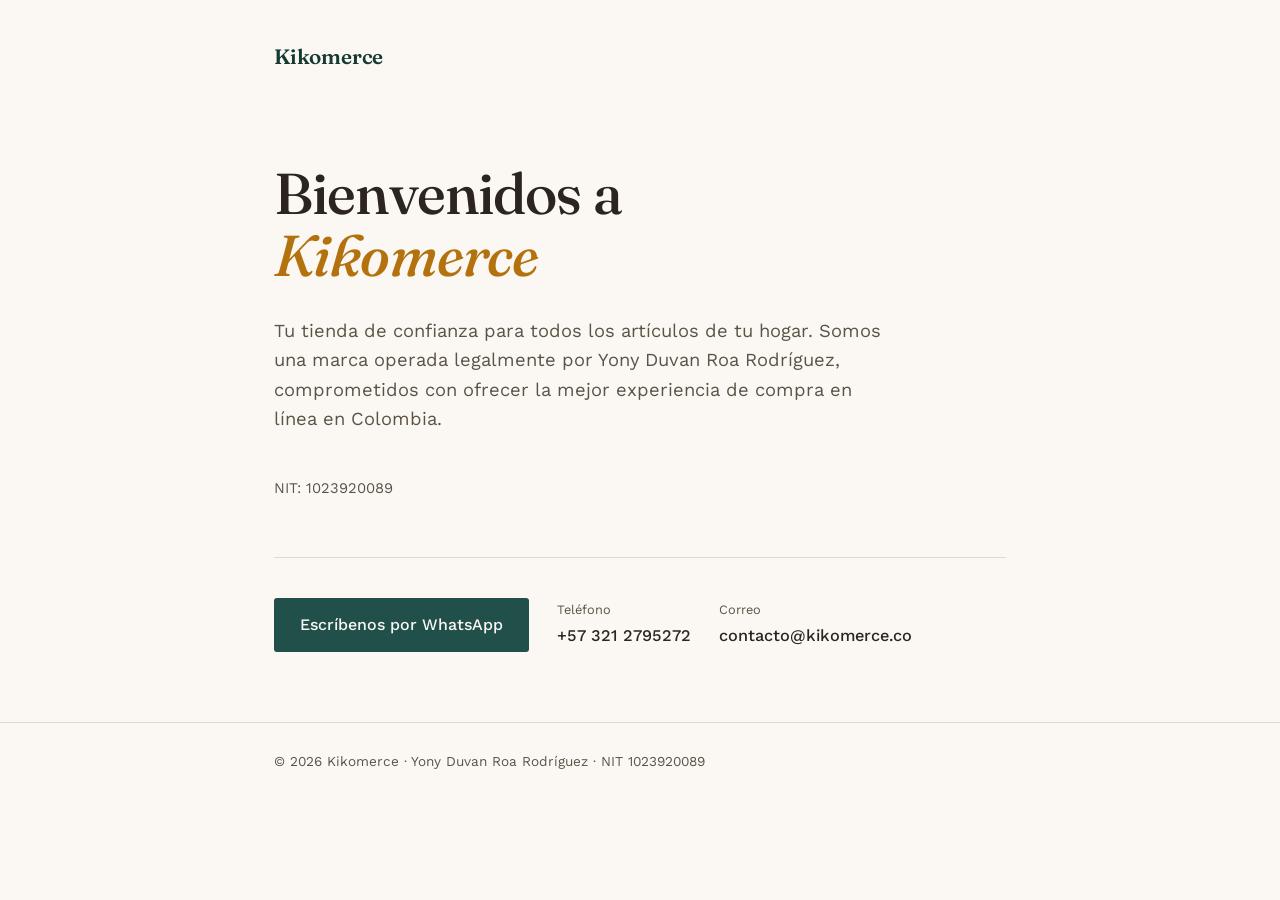
==== index.html @ 23623d00 "Add files via upload Index inicial" ====
<!DOCTYPE html>
<html lang="es">
<head>
<meta charset="UTF-8">
<meta name="viewport" content="width=device-width, initial-scale=1.0">
<title>Kikomerce — Tu tienda de confianza para el hogar</title>
<meta name="description" content="Kikomerce, tienda online de artículos para el hogar en Colombia.">
<link rel="preconnect" href="https://fonts.googleapis.com">
<link rel="preconnect" href="https://fonts.gstatic.com" crossorigin>
<link href="https://fonts.googleapis.com/css2?family=Fraunces:opsz,wght@9..144,400;9..144,500;9..144,600&family=Work+Sans:wght@400;500;600&display=swap" rel="stylesheet">
<style>
  :root {
    --ivory: #FBF8F3;
    --ink: #2B2420;
    --ink-soft: #5C5347;
    --amber: #B4720F;
    --teal: #21504A;
    --teal-dark: #163934;
    --line: #E3D9C8;
  }

  * { box-sizing: border-box; }

  html { scroll-behavior: smooth; }

  body {
    margin: 0;
    background: var(--ivory);
    color: var(--ink);
    font-family: 'Work Sans', sans-serif;
    line-height: 1.6;
    -webkit-font-smoothing: antialiased;
  }

  a { color: inherit; }

  .wrap {
    max-width: 780px;
    margin: 0 auto;
    padding: 0 24px;
  }

  header {
    padding: 40px 0 0;
  }

  .mark {
    font-family: 'Fraunces', serif;
    font-size: 1.3rem;
    font-weight: 600;
    letter-spacing: -0.01em;
    color: var(--teal-dark);
    text-decoration: none;
  }

  main {
    padding: 90px 0 70px;
  }

  h1 {
    font-family: 'Fraunces', serif;
    font-weight: 500;
    font-size: clamp(2.4rem, 6vw, 3.6rem);
    line-height: 1.08;
    letter-spacing: -0.015em;
    margin: 0 0 28px;
    max-width: 11ch;
  }

  h1 span {
    color: var(--amber);
    font-style: italic;
  }

  .slogan {
    font-size: 1.15rem;
    color: var(--ink-soft);
    max-width: 56ch;
    margin: 0 0 44px;
  }

  .legal {
    font-size: 0.92rem;
    color: var(--ink-soft);
  }

  .contact {
    margin-top: 56px;
    padding-top: 40px;
    border-top: 1px solid var(--line);
    display: flex;
    flex-wrap: wrap;
    gap: 28px;
    align-items: center;
  }

  .contact-item {
    display: flex;
    flex-direction: column;
    gap: 2px;
  }

  .contact-label {
    font-size: 0.8rem;
    color: var(--ink-soft);
  }

  .contact-value {
    font-size: 1.02rem;
    font-weight: 500;
  }

  .whatsapp-btn {
    display: inline-flex;
    align-items: center;
    gap: 10px;
    background: var(--teal);
    color: var(--ivory);
    text-decoration: none;
    padding: 14px 26px;
    border-radius: 3px;
    font-weight: 500;
    font-size: 1rem;
    transition: background 0.15s ease;
  }

  .whatsapp-btn:hover {
    background: var(--teal-dark);
  }

  footer {
    border-top: 1px solid var(--line);
    padding: 28px 0 44px;
  }

  footer p {
    margin: 0;
    font-size: 0.85rem;
    color: var(--ink-soft);
  }

  @media (max-width: 560px) {
    main { padding: 60px 0 50px; }
    .contact { flex-direction: column; align-items: flex-start; }
  }

  :focus-visible {
    outline: 2px solid var(--teal);
    outline-offset: 3px;
  }
</style>
</head>
<body>

  <header>
    <div class="wrap">
      <a class="mark" href="#top">Kikomerce</a>
    </div>
  </header>

  <main id="top">
    <div class="wrap">
      <h1>Bienvenidos a <span>Kikomerce</span></h1>

      <p class="slogan">
        Tu tienda de confianza para todos los artículos de tu hogar. Somos una marca
        operada legalmente por Yony Duvan Roa Rodríguez, comprometidos con ofrecer
        la mejor experiencia de compra en línea en Colombia.
      </p>

      <p class="legal">NIT: 1023920089</p>

      <div class="contact">
        <a class="whatsapp-btn" href="https://wa.me/573212795272" target="_blank" rel="noopener">
          Escríbenos por WhatsApp
        </a>

        <div class="contact-item">
          <span class="contact-label">Teléfono</span>
          <span class="contact-value">+57 321 2795272</span>
        </div>

        <div class="contact-item">
          <span class="contact-label">Correo</span>
          <span class="contact-value">contacto@kikomerce.co</span>
        </div>
      </div>
    </div>
  </main>

  <footer>
    <div class="wrap">
      <p>© 2026 Kikomerce · Yony Duvan Roa Rodríguez · NIT 1023920089</p>
    </div>
  </footer>

</body>
</html>
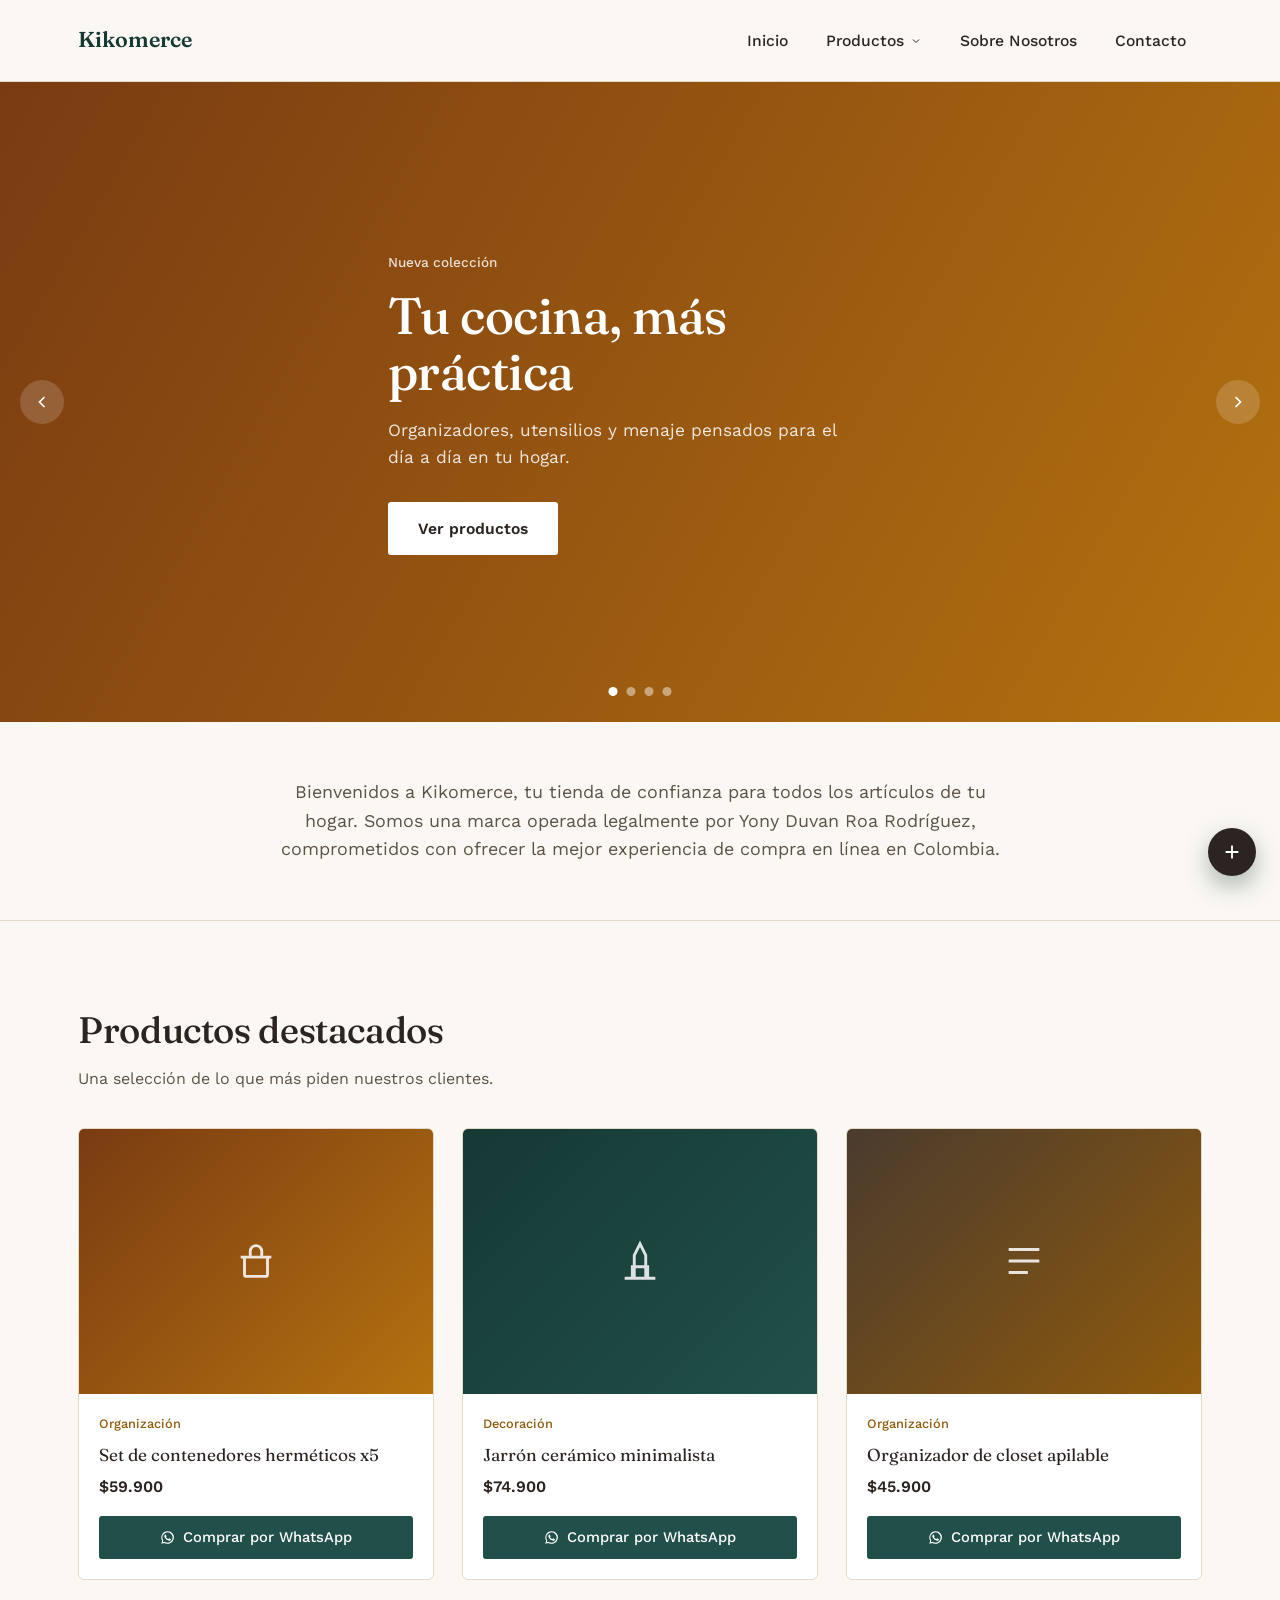
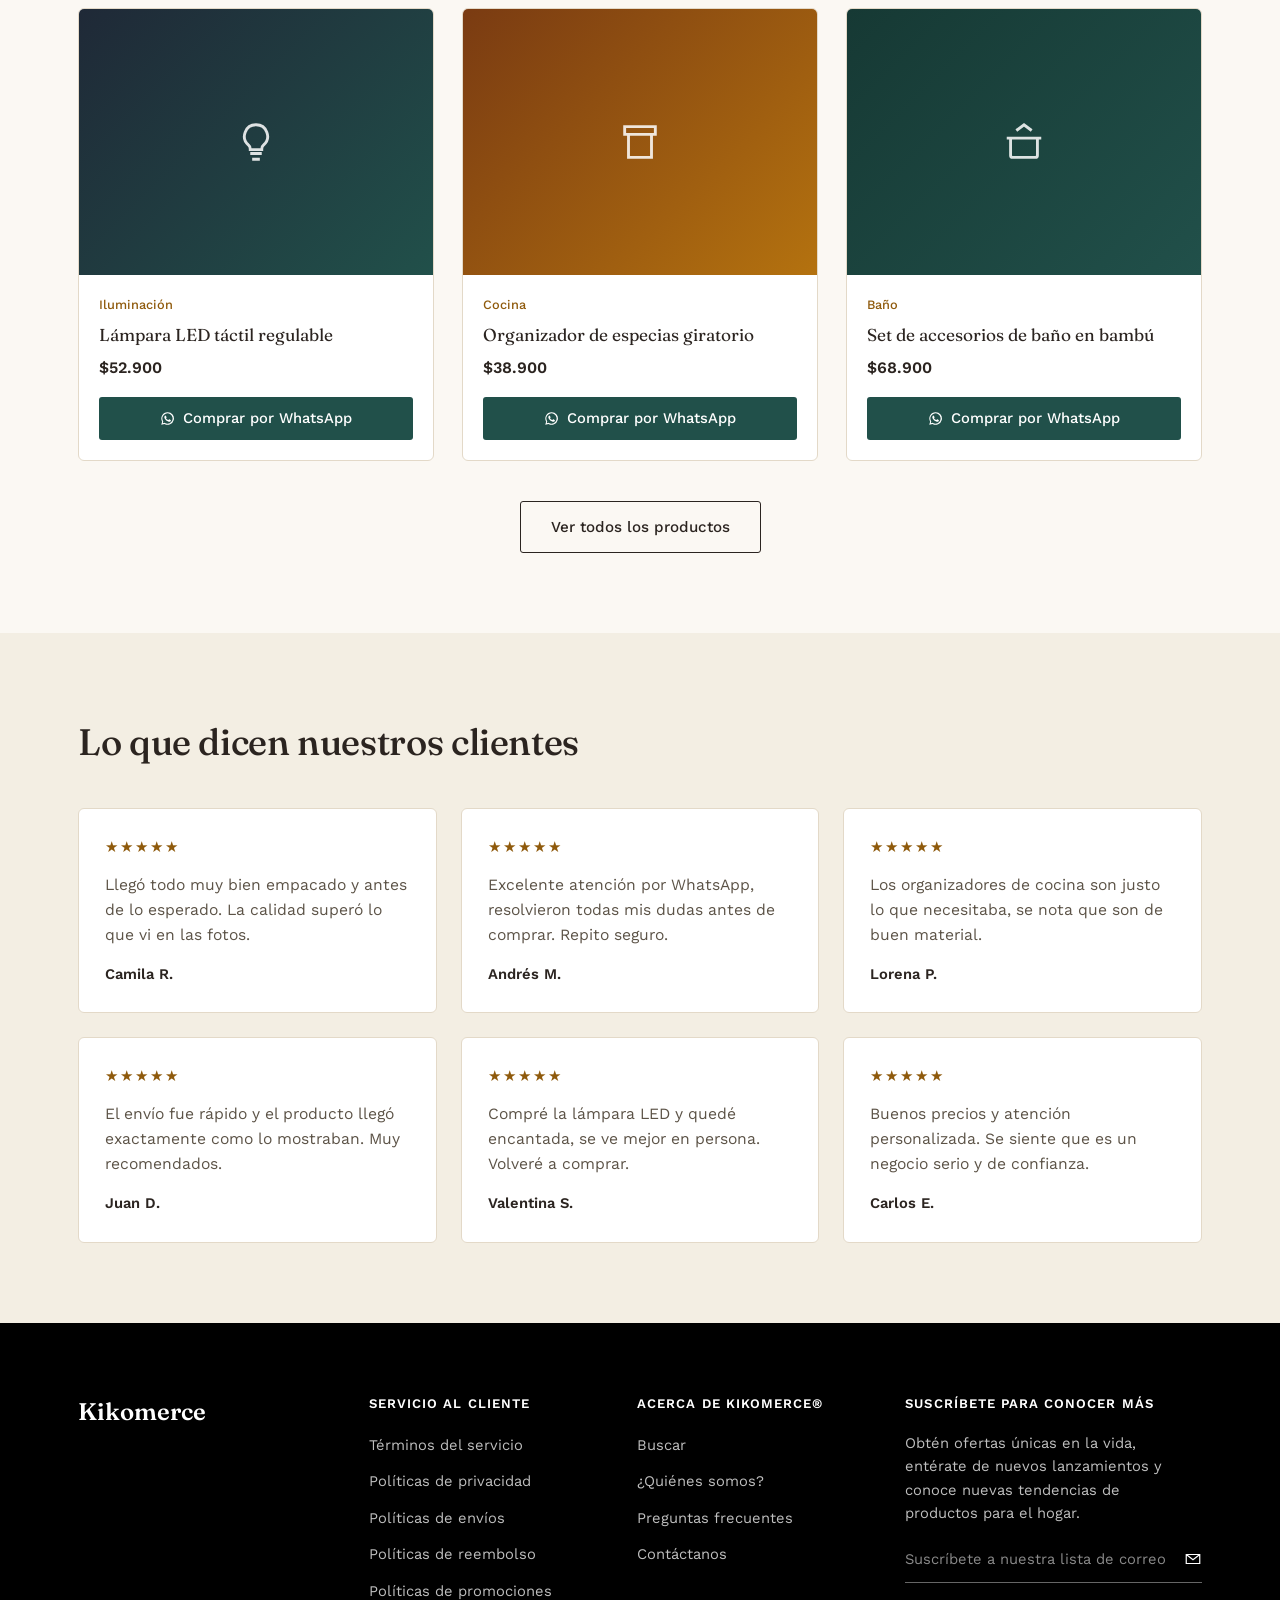
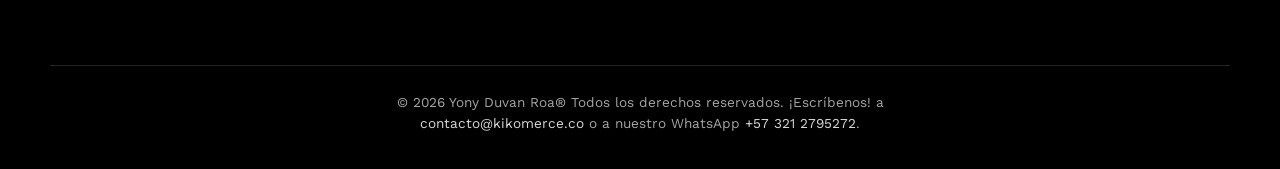
==== commit 3e8aecd6: "Add files via upload" ====
--- a/index.html
+++ b/index.html
@@ -4,23 +4,25 @@
 <meta charset="UTF-8">
 <meta name="viewport" content="width=device-width, initial-scale=1.0">
 <title>Kikomerce — Tu tienda de confianza para el hogar</title>
-<meta name="description" content="Kikomerce, tienda online de artículos para el hogar en Colombia.">
+<meta name="description" content="Kikomerce, tienda online de artículos para el hogar en Colombia. Cocina, decoración, organización y más.">
 <link rel="preconnect" href="https://fonts.googleapis.com">
 <link rel="preconnect" href="https://fonts.gstatic.com" crossorigin>
 <link href="https://fonts.googleapis.com/css2?family=Fraunces:opsz,wght@9..144,400;9..144,500;9..144,600&family=Work+Sans:wght@400;500;600&display=swap" rel="stylesheet">
 <style>
   :root {
     --ivory: #FBF8F3;
+    --ivory-deep: #F3EEE3;
     --ink: #2B2420;
     --ink-soft: #5C5347;
     --amber: #B4720F;
+    --amber-deep: #8F5A0C;
     --teal: #21504A;
     --teal-dark: #163934;
     --line: #E3D9C8;
+    --white: #FFFFFF;
   }
 
   * { box-sizing: border-box; }
-
   html { scroll-behavior: smooth; }
 
   body {
@@ -32,167 +34,993 @@
     -webkit-font-smoothing: antialiased;
   }
 
-  a { color: inherit; }
+  a { color: inherit; text-decoration: none; }
+  ul { list-style: none; margin: 0; padding: 0; }
+  button { font-family: inherit; cursor: pointer; }
+  img { max-width: 100%; display: block; }
 
   .wrap {
-    max-width: 780px;
+    max-width: 1180px;
     margin: 0 auto;
-    padding: 0 24px;
-  }
-
-  header {
-    padding: 40px 0 0;
-  }
-
-  .mark {
-    font-family: 'Fraunces', serif;
-    font-size: 1.3rem;
-    font-weight: 600;
-    letter-spacing: -0.01em;
-    color: var(--teal-dark);
-    text-decoration: none;
-  }
-
-  main {
-    padding: 90px 0 70px;
-  }
-
-  h1 {
+    padding: 0 28px;
+  }
+
+  h1, h2, h3 {
     font-family: 'Fraunces', serif;
     font-weight: 500;
-    font-size: clamp(2.4rem, 6vw, 3.6rem);
-    line-height: 1.08;
-    letter-spacing: -0.015em;
-    margin: 0 0 28px;
-    max-width: 11ch;
-  }
-
-  h1 span {
-    color: var(--amber);
-    font-style: italic;
-  }
-
-  .slogan {
-    font-size: 1.15rem;
-    color: var(--ink-soft);
-    max-width: 56ch;
-    margin: 0 0 44px;
-  }
-
-  .legal {
-    font-size: 0.92rem;
-    color: var(--ink-soft);
-  }
-
-  .contact {
-    margin-top: 56px;
-    padding-top: 40px;
-    border-top: 1px solid var(--line);
-    display: flex;
-    flex-wrap: wrap;
-    gap: 28px;
-    align-items: center;
-  }
-
-  .contact-item {
-    display: flex;
-    flex-direction: column;
-    gap: 2px;
-  }
-
-  .contact-label {
-    font-size: 0.8rem;
-    color: var(--ink-soft);
-  }
-
-  .contact-value {
-    font-size: 1.02rem;
-    font-weight: 500;
-  }
-
-  .whatsapp-btn {
-    display: inline-flex;
-    align-items: center;
-    gap: 10px;
-    background: var(--teal);
-    color: var(--ivory);
-    text-decoration: none;
-    padding: 14px 26px;
-    border-radius: 3px;
-    font-weight: 500;
-    font-size: 1rem;
-    transition: background 0.15s ease;
-  }
-
-  .whatsapp-btn:hover {
-    background: var(--teal-dark);
-  }
-
-  footer {
-    border-top: 1px solid var(--line);
-    padding: 28px 0 44px;
-  }
-
-  footer p {
+    letter-spacing: -0.01em;
     margin: 0;
-    font-size: 0.85rem;
-    color: var(--ink-soft);
-  }
-
-  @media (max-width: 560px) {
-    main { padding: 60px 0 50px; }
-    .contact { flex-direction: column; align-items: flex-start; }
   }
 
   :focus-visible {
     outline: 2px solid var(--teal);
     outline-offset: 3px;
   }
+
+  /* ============ HEADER / NAV ============ */
+  .site-header {
+    position: sticky;
+    top: 0;
+    z-index: 50;
+    background: var(--ivory);
+    border-bottom: 1px solid var(--line);
+  }
+
+  .header-inner {
+    max-width: 1180px;
+    margin: 0 auto;
+    padding: 18px 28px;
+    display: flex;
+    align-items: center;
+    justify-content: space-between;
+    gap: 24px;
+  }
+
+  .logo {
+    font-family: 'Fraunces', serif;
+    font-size: 1.35rem;
+    font-weight: 600;
+    color: var(--teal-dark);
+  }
+
+  .main-nav > ul {
+    display: flex;
+    align-items: center;
+    gap: 6px;
+  }
+
+  .main-nav a,
+  .nav-toggle {
+    display: inline-flex;
+    align-items: center;
+    gap: 6px;
+    padding: 10px 16px;
+    font-size: 0.98rem;
+    font-weight: 500;
+    color: var(--ink);
+    background: none;
+    border: none;
+    border-radius: 3px;
+    transition: background 0.15s ease, color 0.15s ease;
+  }
+
+  .main-nav a:hover,
+  .nav-toggle:hover,
+  .nav-toggle[aria-expanded="true"] {
+    background: var(--ivory-deep);
+    color: var(--teal-dark);
+  }
+
+  .nav-toggle svg {
+    width: 12px;
+    height: 12px;
+    transition: transform 0.15s ease;
+  }
+
+  .nav-toggle[aria-expanded="true"] svg {
+    transform: rotate(180deg);
+  }
+
+  .has-submenu {
+    position: relative;
+  }
+
+  .submenu {
+    position: absolute;
+    top: calc(100% + 10px);
+    left: 50%;
+    transform: translateX(-50%);
+    background: var(--white);
+    border: 1px solid var(--line);
+    border-radius: 6px;
+    box-shadow: 0 16px 40px rgba(43, 36, 32, 0.12);
+    padding: 26px;
+    display: none;
+    grid-template-columns: repeat(3, minmax(160px, 1fr));
+    gap: 28px;
+    min-width: 620px;
+  }
+
+  .has-submenu.open .submenu {
+    display: grid;
+  }
+
+  .submenu-col h4 {
+    font-family: 'Work Sans', sans-serif;
+    font-size: 0.78rem;
+    font-weight: 600;
+    letter-spacing: 0.06em;
+    text-transform: uppercase;
+    color: var(--amber-deep);
+    margin: 0 0 12px;
+  }
+
+  .submenu-col a {
+    display: block;
+    padding: 6px 0;
+    font-size: 0.94rem;
+    color: var(--ink-soft);
+  }
+
+  .submenu-col a:hover {
+    color: var(--teal-dark);
+  }
+
+  .mobile-toggle {
+    display: none;
+    background: none;
+    border: none;
+    padding: 8px;
+  }
+
+  .mobile-toggle svg { width: 24px; height: 24px; color: var(--ink); }
+
+  @media (max-width: 900px) {
+    .main-nav { display: none; }
+    .mobile-toggle { display: block; }
+
+    .main-nav.mobile-open {
+      display: block;
+      position: fixed;
+      inset: 0;
+      background: var(--ivory);
+      z-index: 60;
+      padding: 22px 28px;
+      overflow-y: auto;
+    }
+
+    .main-nav.mobile-open > ul {
+      flex-direction: column;
+      align-items: stretch;
+      gap: 2px;
+    }
+
+    .submenu {
+      position: static;
+      transform: none;
+      display: none;
+      grid-template-columns: 1fr;
+      min-width: 0;
+      box-shadow: none;
+      border: none;
+      padding: 10px 0 10px 16px;
+    }
+
+    .has-submenu.open .submenu { display: grid; }
+  }
+
+  .close-mobile-nav {
+    display: none;
+  }
+
+  @media (max-width: 900px) {
+    .close-mobile-nav {
+      display: flex;
+      justify-content: flex-end;
+      margin-bottom: 12px;
+    }
+    .close-mobile-nav button { background: none; border: none; padding: 8px; }
+    .close-mobile-nav svg { width: 22px; height: 22px; }
+  }
+
+  /* ============ HERO CAROUSEL ============ */
+  .hero-carousel {
+    position: relative;
+    height: min(76vh, 640px);
+    overflow: hidden;
+  }
+
+  .hero-slide {
+    position: absolute;
+    inset: 0;
+    display: flex;
+    align-items: center;
+    opacity: 0;
+    visibility: hidden;
+    transition: opacity 0.7s ease;
+  }
+
+  .hero-slide.active {
+    opacity: 1;
+    visibility: visible;
+  }
+
+  .hero-slide .wrap {
+    position: relative;
+    z-index: 2;
+    max-width: 560px;
+  }
+
+  .hero-eyebrow {
+    display: inline-block;
+    font-size: 0.85rem;
+    font-weight: 500;
+    color: rgba(255,255,255,0.82);
+    margin-bottom: 14px;
+  }
+
+  .hero-slide h2 {
+    font-size: clamp(2.1rem, 5vw, 3.2rem);
+    color: var(--white);
+    line-height: 1.1;
+    margin-bottom: 16px;
+  }
+
+  .hero-slide p {
+    color: rgba(255,255,255,0.86);
+    font-size: 1.08rem;
+    max-width: 42ch;
+    margin: 0 0 30px;
+  }
+
+  .hero-cta {
+    display: inline-block;
+    background: var(--white);
+    color: var(--ink);
+    padding: 14px 30px;
+    border-radius: 3px;
+    font-weight: 600;
+    font-size: 0.98rem;
+  }
+
+  .hero-slide--cocina { background: linear-gradient(120deg, #7A3B12, #B4720F); }
+  .hero-slide--decoracion { background: linear-gradient(120deg, #163934, #21504A); }
+  .hero-slide--organizacion { background: linear-gradient(120deg, #4A3B2E, #8F5A0C); }
+  .hero-slide--ofertas { background: linear-gradient(120deg, #1F2937, #21504A); }
+
+  .hero-arrow {
+    position: absolute;
+    top: 50%;
+    transform: translateY(-50%);
+    z-index: 3;
+    background: rgba(255,255,255,0.16);
+    border: none;
+    color: var(--white);
+    width: 44px;
+    height: 44px;
+    border-radius: 50%;
+    display: flex;
+    align-items: center;
+    justify-content: center;
+    transition: background 0.15s ease;
+  }
+  .hero-arrow:hover { background: rgba(255,255,255,0.3); }
+  .hero-arrow.prev { left: 20px; }
+  .hero-arrow.next { right: 20px; }
+  .hero-arrow svg { width: 20px; height: 20px; }
+
+  .hero-dots {
+    position: absolute;
+    bottom: 26px;
+    left: 50%;
+    transform: translateX(-50%);
+    z-index: 3;
+    display: flex;
+    gap: 9px;
+  }
+
+  .hero-dot {
+    width: 9px;
+    height: 9px;
+    border-radius: 50%;
+    background: rgba(255,255,255,0.45);
+    border: none;
+    padding: 0;
+  }
+
+  .hero-dot.active { background: var(--white); }
+
+  @media (max-width: 640px) {
+    .hero-carousel { height: 560px; }
+    .hero-slide .wrap { max-width: 100%; }
+  }
+
+  /* ============ INTRO ============ */
+  .intro {
+    padding: 56px 0;
+    border-bottom: 1px solid var(--line);
+  }
+
+  .intro p {
+    max-width: 68ch;
+    margin: 0 auto;
+    text-align: center;
+    font-size: 1.12rem;
+    color: var(--ink-soft);
+  }
+
+  /* ============ PRODUCTS ============ */
+  .products {
+    padding: 80px 0;
+  }
+
+  .section-head {
+    display: flex;
+    align-items: baseline;
+    justify-content: space-between;
+    margin-bottom: 36px;
+    gap: 20px;
+    flex-wrap: wrap;
+  }
+
+  .section-head h2 { font-size: clamp(1.7rem, 3.6vw, 2.3rem); }
+  .section-head p { color: var(--ink-soft); margin: 6px 0 0; }
+
+  .product-grid {
+    display: grid;
+    grid-template-columns: repeat(3, 1fr);
+    gap: 28px;
+  }
+
+  .product-card {
+    background: var(--white);
+    border: 1px solid var(--line);
+    border-radius: 6px;
+    overflow: hidden;
+  }
+
+  .product-thumb {
+    aspect-ratio: 4 / 3;
+    display: flex;
+    align-items: center;
+    justify-content: center;
+  }
+
+  .product-thumb svg { width: 46px; height: 46px; color: rgba(255,255,255,0.85); }
+
+  .product-info { padding: 20px; }
+  .product-cat { font-size: 0.8rem; color: var(--amber-deep); font-weight: 500; margin-bottom: 6px; }
+  .product-name { font-family: 'Fraunces', serif; font-size: 1.08rem; margin-bottom: 6px; }
+  .product-price { font-weight: 600; color: var(--ink); margin-bottom: 16px; }
+
+  .whatsapp-buy {
+    display: inline-flex;
+    align-items: center;
+    gap: 8px;
+    background: var(--teal);
+    color: var(--white);
+    padding: 10px 18px;
+    border-radius: 3px;
+    font-size: 0.92rem;
+    font-weight: 500;
+    width: 100%;
+    justify-content: center;
+    transition: background 0.15s ease;
+  }
+  .whatsapp-buy:hover { background: var(--teal-dark); }
+  .whatsapp-buy svg { width: 15px; height: 15px; }
+
+  .products-footer {
+    text-align: center;
+    margin-top: 40px;
+  }
+
+  .btn-outline {
+    display: inline-block;
+    border: 1px solid var(--ink);
+    padding: 13px 30px;
+    border-radius: 3px;
+    font-weight: 500;
+    font-size: 0.95rem;
+  }
+  .btn-outline:hover { background: var(--ink); color: var(--ivory); }
+
+  @media (max-width: 900px) {
+    .product-grid { grid-template-columns: repeat(2, 1fr); }
+  }
+  @media (max-width: 560px) {
+    .product-grid { grid-template-columns: 1fr; }
+  }
+
+  /* ============ TESTIMONIALS ============ */
+  .testimonials {
+    background: var(--ivory-deep);
+    padding: 80px 0;
+  }
+
+  .testimonial-grid {
+    display: grid;
+    grid-template-columns: repeat(3, 1fr);
+    gap: 24px;
+  }
+
+  .testimonial-card {
+    background: var(--white);
+    border: 1px solid var(--line);
+    border-radius: 6px;
+    padding: 26px;
+  }
+
+  .stars { color: var(--amber-deep); font-size: 0.95rem; margin-bottom: 12px; letter-spacing: 2px; }
+  .testimonial-card p { font-size: 0.98rem; color: var(--ink-soft); margin: 0 0 16px; }
+  .testimonial-name { font-weight: 600; font-size: 0.92rem; }
+
+  @media (max-width: 900px) {
+    .testimonial-grid { grid-template-columns: repeat(2, 1fr); }
+  }
+  @media (max-width: 640px) {
+    .testimonial-grid { grid-template-columns: 1fr; }
+  }
+
+  /* ============ FOOTER ============ */
+  .site-footer {
+    background: #000000;
+    color: #F2F2F2;
+    padding: 70px 0 0;
+  }
+
+  .footer-top {
+    display: grid;
+    grid-template-columns: 1.1fr 1fr 1fr 1.3fr;
+    gap: 40px;
+    padding-bottom: 50px;
+    border-bottom: 1px solid rgba(255,255,255,0.14);
+  }
+
+  .footer-logo {
+    font-family: 'Fraunces', serif;
+    font-size: 1.5rem;
+    font-weight: 600;
+    color: var(--white);
+  }
+
+  .footer-col h3 {
+    font-family: 'Work Sans', sans-serif;
+    font-size: 0.82rem;
+    font-weight: 600;
+    letter-spacing: 0.08em;
+    text-transform: uppercase;
+    color: var(--white);
+    margin-bottom: 18px;
+  }
+
+  .footer-col ul li { margin-bottom: 11px; }
+  .footer-col ul a {
+    font-size: 0.92rem;
+    color: #BFBFBF;
+  }
+  .footer-col ul a:hover { color: var(--white); }
+
+  .subscribe-col p {
+    font-size: 0.92rem;
+    color: #BFBFBF;
+    margin: 0 0 20px;
+    max-width: 32ch;
+  }
+
+  .subscribe-form {
+    display: flex;
+    align-items: center;
+    border-bottom: 1px solid rgba(255,255,255,0.4);
+    padding-bottom: 10px;
+  }
+
+  .subscribe-form input {
+    flex: 1;
+    background: none;
+    border: none;
+    color: var(--white);
+    font-size: 0.92rem;
+    font-family: 'Work Sans', sans-serif;
+    padding: 4px 0;
+  }
+  .subscribe-form input::placeholder { color: #8A8A8A; }
+  .subscribe-form input:focus { outline: none; }
+
+  .subscribe-form button {
+    background: none;
+    border: none;
+    color: var(--white);
+    padding: 4px 0 4px 10px;
+    display: flex;
+    align-items: center;
+  }
+  .subscribe-form button svg { width: 18px; height: 18px; }
+
+  .footer-bottom {
+    padding: 26px 0 34px;
+  }
+  .footer-bottom p {
+    margin: 0;
+    text-align: center;
+    font-size: 0.85rem;
+    color: #A6A6A6;
+    max-width: 70ch;
+    margin: 0 auto;
+  }
+  .footer-bottom a { color: #D8D8D8; }
+  .footer-bottom a:hover { color: var(--white); }
+
+  @media (max-width: 900px) {
+    .footer-top { grid-template-columns: 1fr 1fr; }
+  }
+  @media (max-width: 560px) {
+    .footer-top { grid-template-columns: 1fr; }
+  }
+
+  /* ============ SOCIAL BUBBLE ============ */
+  .social-bubble {
+    position: fixed;
+    right: 24px;
+    bottom: 24px;
+    z-index: 70;
+    display: flex;
+    flex-direction: column;
+    align-items: center;
+    gap: 10px;
+  }
+
+  .social-bubble .bubble-links {
+    display: flex;
+    flex-direction: column;
+    gap: 10px;
+    margin-bottom: 4px;
+    opacity: 0;
+    visibility: hidden;
+    transform: translateY(10px);
+    transition: opacity 0.18s ease, transform 0.18s ease, visibility 0.18s;
+  }
+
+  .social-bubble.open .bubble-links {
+    opacity: 1;
+    visibility: visible;
+    transform: translateY(0);
+  }
+
+  .social-bubble a,
+  .bubble-toggle {
+    width: 48px;
+    height: 48px;
+    border-radius: 50%;
+    display: flex;
+    align-items: center;
+    justify-content: center;
+    background: var(--teal);
+    color: var(--white);
+    box-shadow: 0 10px 24px rgba(22, 57, 52, 0.35);
+    border: none;
+  }
+
+  .social-bubble a svg,
+  .bubble-toggle svg { width: 22px; height: 22px; }
+
+  .bubble-toggle {
+    background: var(--ink);
+    transition: transform 0.18s ease;
+  }
+  .social-bubble.open .bubble-toggle { transform: rotate(45deg); }
 </style>
 </head>
 <body>
 
-  <header>
-    <div class="wrap">
-      <a class="mark" href="#top">Kikomerce</a>
+  <!-- ============ HEADER ============ -->
+  <header class="site-header">
+    <div class="header-inner">
+      <a class="logo" href="#inicio">Kikomerce</a>
+
+      <nav class="main-nav" id="mainNav">
+        <div class="close-mobile-nav">
+          <button id="closeMobileNav" aria-label="Cerrar menú">
+            <svg viewBox="0 0 24 24" fill="none" stroke="currentColor" stroke-width="2"><path d="M18 6 6 18M6 6l12 12"/></svg>
+          </button>
+        </div>
+        <ul>
+          <li><a href="#inicio">Inicio</a></li>
+          <li class="has-submenu" id="productosItem">
+            <button class="nav-toggle" aria-expanded="false">
+              Productos
+              <svg viewBox="0 0 24 24" fill="none" stroke="currentColor" stroke-width="2"><path d="m6 9 6 6 6-6"/></svg>
+            </button>
+            <div class="submenu">
+              <div class="submenu-col">
+                <h4>Para la cocina</h4>
+                <a href="#productos">Organizadores de cocina</a>
+                <a href="#productos">Utensilios y menaje</a>
+                <a href="#productos">Almacenamiento de alimentos</a>
+              </div>
+              <div class="submenu-col">
+                <h4>Para el hogar</h4>
+                <a href="#productos">Decoración</a>
+                <a href="#productos">Iluminación</a>
+                <a href="#productos">Baño y aseo</a>
+              </div>
+              <div class="submenu-col">
+                <h4>Explora más</h4>
+                <a href="#productos">Organización y closets</a>
+                <a href="#productos">Jardín y exterior</a>
+                <a href="#productos">Ofertas de la semana</a>
+              </div>
+            </div>
+          </li>
+          <li><a href="#sobre-nosotros">Sobre Nosotros</a></li>
+          <li><a href="#contacto">Contacto</a></li>
+        </ul>
+      </nav>
+
+      <button class="mobile-toggle" id="openMobileNav" aria-label="Abrir menú">
+        <svg viewBox="0 0 24 24" fill="none" stroke="currentColor" stroke-width="2"><path d="M4 7h16M4 12h16M4 17h16"/></svg>
+      </button>
     </div>
   </header>
 
-  <main id="top">
+  <!-- ============ HERO CAROUSEL ============ -->
+  <section class="hero-carousel" id="heroCarousel">
+    <div class="hero-slide hero-slide--cocina active">
+      <div class="wrap">
+        <span class="hero-eyebrow">Nueva colección</span>
+        <h2>Tu cocina, más práctica</h2>
+        <p>Organizadores, utensilios y menaje pensados para el día a día en tu hogar.</p>
+        <a class="hero-cta" href="#productos">Ver productos</a>
+      </div>
+    </div>
+    <div class="hero-slide hero-slide--decoracion">
+      <div class="wrap">
+        <span class="hero-eyebrow">Renueva tus espacios</span>
+        <h2>Decoración con carácter</h2>
+        <p>Piezas para darle un toque distinto a cada rincón de tu casa.</p>
+        <a class="hero-cta" href="#productos">Explorar decoración</a>
+      </div>
+    </div>
+    <div class="hero-slide hero-slide--organizacion">
+      <div class="wrap">
+        <span class="hero-eyebrow">Orden que se nota</span>
+        <h2>Organización sin complicaciones</h2>
+        <p>Soluciones simples para closets, cajones y espacios pequeños.</p>
+        <a class="hero-cta" href="#productos">Ver soluciones</a>
+      </div>
+    </div>
+    <div class="hero-slide hero-slide--ofertas">
+      <div class="wrap">
+        <span class="hero-eyebrow">Por tiempo limitado</span>
+        <h2>Ofertas de esta semana</h2>
+        <p>Descuentos en artículos seleccionados para tu hogar.</p>
+        <a class="hero-cta" href="#productos">Ver ofertas</a>
+      </div>
+    </div>
+
+    <button class="hero-arrow prev" id="heroPrev" aria-label="Anterior">
+      <svg viewBox="0 0 24 24" fill="none" stroke="currentColor" stroke-width="2"><path d="m15 18-6-6 6-6"/></svg>
+    </button>
+    <button class="hero-arrow next" id="heroNext" aria-label="Siguiente">
+      <svg viewBox="0 0 24 24" fill="none" stroke="currentColor" stroke-width="2"><path d="m9 18 6-6-6-6"/></svg>
+    </button>
+
+    <div class="hero-dots" id="heroDots"></div>
+  </section>
+
+  <!-- ============ INTRO ============ -->
+  <section class="intro" id="sobre-nosotros">
     <div class="wrap">
-      <h1>Bienvenidos a <span>Kikomerce</span></h1>
-
-      <p class="slogan">
-        Tu tienda de confianza para todos los artículos de tu hogar. Somos una marca
-        operada legalmente por Yony Duvan Roa Rodríguez, comprometidos con ofrecer
+      <p>
+        Bienvenidos a Kikomerce, tu tienda de confianza para todos los artículos de tu hogar.
+        Somos una marca operada legalmente por Yony Duvan Roa Rodríguez, comprometidos con ofrecer
         la mejor experiencia de compra en línea en Colombia.
       </p>
-
-      <p class="legal">NIT: 1023920089</p>
-
-      <div class="contact">
-        <a class="whatsapp-btn" href="https://wa.me/573212795272" target="_blank" rel="noopener">
-          Escríbenos por WhatsApp
-        </a>
-
-        <div class="contact-item">
-          <span class="contact-label">Teléfono</span>
-          <span class="contact-value">+57 321 2795272</span>
-        </div>
-
-        <div class="contact-item">
-          <span class="contact-label">Correo</span>
-          <span class="contact-value">contacto@kikomerce.co</span>
-        </div>
-      </div>
     </div>
-  </main>
-
-  <footer>
+  </section>
+
+  <!-- ============ PRODUCTS ============ -->
+  <section class="products" id="productos">
     <div class="wrap">
-      <p>© 2026 Kikomerce · Yony Duvan Roa Rodríguez · NIT 1023920089</p>
+      <div class="section-head">
+        <div>
+          <h2>Productos destacados</h2>
+          <p>Una selección de lo que más piden nuestros clientes.</p>
+        </div>
+      </div>
+
+      <div class="product-grid">
+
+        <div class="product-card">
+          <div class="product-thumb" style="background: linear-gradient(135deg, #7A3B12, #B4720F);">
+            <svg viewBox="0 0 24 24" fill="none" stroke="currentColor" stroke-width="1.5"><path d="M4 10h16M6 10v9a1 1 0 0 0 1 1h10a1 1 0 0 0 1-1v-9M9 10V7a3 3 0 0 1 6 0v3"/></svg>
+          </div>
+          <div class="product-info">
+            <div class="product-cat">Organización</div>
+            <div class="product-name">Set de contenedores herméticos x5</div>
+            <div class="product-price">$59.900</div>
+            <a class="whatsapp-buy" href="https://wa.me/573212795272?text=Hola%2C%20quiero%20comprar%3A%20Set%20de%20contenedores%20herm%C3%A9ticos%20x5" target="_blank" rel="noopener">
+              <svg viewBox="0 0 24 24" fill="currentColor"><path d="M12 2a10 10 0 0 0-8.6 15L2 22l5.2-1.4A10 10 0 1 0 12 2Zm0 18.2a8.2 8.2 0 0 1-4.2-1.2l-.3-.2-3.1.8.8-3-.2-.3A8.2 8.2 0 1 1 12 20.2Zm4.5-6.1c-.2-.1-1.5-.7-1.7-.8-.2-.1-.4-.1-.6.1-.2.2-.7.8-.8.9-.1.1-.3.2-.5.1-.2-.1-1-.4-1.9-1.2-.7-.6-1.2-1.4-1.3-1.6-.1-.2 0-.4.1-.5.1-.1.3-.3.4-.5.1-.1.2-.3.2-.4.1-.2 0-.4 0-.5s-.6-1.4-.8-1.9c-.2-.5-.4-.4-.6-.4h-.5c-.2 0-.5.1-.7.3-.2.2-.9.9-.9 2.2 0 1.3.9 2.5 1.1 2.7.1.2 1.8 2.8 4.4 3.9.6.3 1.1.4 1.5.5.6.2 1.2.2 1.6.1.5-.1 1.5-.6 1.7-1.2.2-.6.2-1.1.1-1.2-.1-.1-.2-.2-.4-.3Z"/></svg>
+              Comprar por WhatsApp
+            </a>
+          </div>
+        </div>
+
+        <div class="product-card">
+          <div class="product-thumb" style="background: linear-gradient(135deg, #163934, #21504A);">
+            <svg viewBox="0 0 24 24" fill="none" stroke="currentColor" stroke-width="1.5"><path d="M9 21V9l3-6 3 6v12M4 21h16M8 21v-6h8v6"/></svg>
+          </div>
+          <div class="product-info">
+            <div class="product-cat">Decoración</div>
+            <div class="product-name">Jarrón cerámico minimalista</div>
+            <div class="product-price">$74.900</div>
+            <a class="whatsapp-buy" href="https://wa.me/573212795272?text=Hola%2C%20quiero%20comprar%3A%20Jarr%C3%B3n%20cer%C3%A1mico%20minimalista" target="_blank" rel="noopener">
+              <svg viewBox="0 0 24 24" fill="currentColor"><path d="M12 2a10 10 0 0 0-8.6 15L2 22l5.2-1.4A10 10 0 1 0 12 2Zm0 18.2a8.2 8.2 0 0 1-4.2-1.2l-.3-.2-3.1.8.8-3-.2-.3A8.2 8.2 0 1 1 12 20.2Zm4.5-6.1c-.2-.1-1.5-.7-1.7-.8-.2-.1-.4-.1-.6.1-.2.2-.7.8-.8.9-.1.1-.3.2-.5.1-.2-.1-1-.4-1.9-1.2-.7-.6-1.2-1.4-1.3-1.6-.1-.2 0-.4.1-.5.1-.1.3-.3.4-.5.1-.1.2-.3.2-.4.1-.2 0-.4 0-.5s-.6-1.4-.8-1.9c-.2-.5-.4-.4-.6-.4h-.5c-.2 0-.5.1-.7.3-.2.2-.9.9-.9 2.2 0 1.3.9 2.5 1.1 2.7.1.2 1.8 2.8 4.4 3.9.6.3 1.1.4 1.5.5.6.2 1.2.2 1.6.1.5-.1 1.5-.6 1.7-1.2.2-.6.2-1.1.1-1.2-.1-.1-.2-.2-.4-.3Z"/></svg>
+              Comprar por WhatsApp
+            </a>
+          </div>
+        </div>
+
+        <div class="product-card">
+          <div class="product-thumb" style="background: linear-gradient(135deg, #4A3B2E, #8F5A0C);">
+            <svg viewBox="0 0 24 24" fill="none" stroke="currentColor" stroke-width="1.5"><path d="M4 6h16M4 12h16M4 18h10"/></svg>
+          </div>
+          <div class="product-info">
+            <div class="product-cat">Organización</div>
+            <div class="product-name">Organizador de closet apilable</div>
+            <div class="product-price">$45.900</div>
+            <a class="whatsapp-buy" href="https://wa.me/573212795272?text=Hola%2C%20quiero%20comprar%3A%20Organizador%20de%20closet%20apilable" target="_blank" rel="noopener">
+              <svg viewBox="0 0 24 24" fill="currentColor"><path d="M12 2a10 10 0 0 0-8.6 15L2 22l5.2-1.4A10 10 0 1 0 12 2Zm0 18.2a8.2 8.2 0 0 1-4.2-1.2l-.3-.2-3.1.8.8-3-.2-.3A8.2 8.2 0 1 1 12 20.2Zm4.5-6.1c-.2-.1-1.5-.7-1.7-.8-.2-.1-.4-.1-.6.1-.2.2-.7.8-.8.9-.1.1-.3.2-.5.1-.2-.1-1-.4-1.9-1.2-.7-.6-1.2-1.4-1.3-1.6-.1-.2 0-.4.1-.5.1-.1.3-.3.4-.5.1-.1.2-.3.2-.4.1-.2 0-.4 0-.5s-.6-1.4-.8-1.9c-.2-.5-.4-.4-.6-.4h-.5c-.2 0-.5.1-.7.3-.2.2-.9.9-.9 2.2 0 1.3.9 2.5 1.1 2.7.1.2 1.8 2.8 4.4 3.9.6.3 1.1.4 1.5.5.6.2 1.2.2 1.6.1.5-.1 1.5-.6 1.7-1.2.2-.6.2-1.1.1-1.2-.1-.1-.2-.2-.4-.3Z"/></svg>
+              Comprar por WhatsApp
+            </a>
+          </div>
+        </div>
+
+        <div class="product-card">
+          <div class="product-thumb" style="background: linear-gradient(135deg, #1F2937, #21504A);">
+            <svg viewBox="0 0 24 24" fill="none" stroke="currentColor" stroke-width="1.5"><path d="M9 18h6M10 21h4M12 3a6 6 0 0 0-4 10.5c.6.5 1 1.3 1 2.1V16h6v-.4c0-.8.4-1.6 1-2.1A6 6 0 0 0 12 3Z"/></svg>
+          </div>
+          <div class="product-info">
+            <div class="product-cat">Iluminación</div>
+            <div class="product-name">Lámpara LED táctil regulable</div>
+            <div class="product-price">$52.900</div>
+            <a class="whatsapp-buy" href="https://wa.me/573212795272?text=Hola%2C%20quiero%20comprar%3A%20L%C3%A1mpara%20LED%20t%C3%A1ctil%20regulable" target="_blank" rel="noopener">
+              <svg viewBox="0 0 24 24" fill="currentColor"><path d="M12 2a10 10 0 0 0-8.6 15L2 22l5.2-1.4A10 10 0 1 0 12 2Zm0 18.2a8.2 8.2 0 0 1-4.2-1.2l-.3-.2-3.1.8.8-3-.2-.3A8.2 8.2 0 1 1 12 20.2Zm4.5-6.1c-.2-.1-1.5-.7-1.7-.8-.2-.1-.4-.1-.6.1-.2.2-.7.8-.8.9-.1.1-.3.2-.5.1-.2-.1-1-.4-1.9-1.2-.7-.6-1.2-1.4-1.3-1.6-.1-.2 0-.4.1-.5.1-.1.3-.3.4-.5.1-.1.2-.3.2-.4.1-.2 0-.4 0-.5s-.6-1.4-.8-1.9c-.2-.5-.4-.4-.6-.4h-.5c-.2 0-.5.1-.7.3-.2.2-.9.9-.9 2.2 0 1.3.9 2.5 1.1 2.7.1.2 1.8 2.8 4.4 3.9.6.3 1.1.4 1.5.5.6.2 1.2.2 1.6.1.5-.1 1.5-.6 1.7-1.2.2-.6.2-1.1.1-1.2-.1-.1-.2-.2-.4-.3Z"/></svg>
+              Comprar por WhatsApp
+            </a>
+          </div>
+        </div>
+
+        <div class="product-card">
+          <div class="product-thumb" style="background: linear-gradient(135deg, #7A3B12, #B4720F);">
+            <svg viewBox="0 0 24 24" fill="none" stroke="currentColor" stroke-width="1.5"><path d="M4 4h16v4H4zM6 8v12h12V8"/></svg>
+          </div>
+          <div class="product-info">
+            <div class="product-cat">Cocina</div>
+            <div class="product-name">Organizador de especias giratorio</div>
+            <div class="product-price">$38.900</div>
+            <a class="whatsapp-buy" href="https://wa.me/573212795272?text=Hola%2C%20quiero%20comprar%3A%20Organizador%20de%20especias%20giratorio" target="_blank" rel="noopener">
+              <svg viewBox="0 0 24 24" fill="currentColor"><path d="M12 2a10 10 0 0 0-8.6 15L2 22l5.2-1.4A10 10 0 1 0 12 2Zm0 18.2a8.2 8.2 0 0 1-4.2-1.2l-.3-.2-3.1.8.8-3-.2-.3A8.2 8.2 0 1 1 12 20.2Zm4.5-6.1c-.2-.1-1.5-.7-1.7-.8-.2-.1-.4-.1-.6.1-.2.2-.7.8-.8.9-.1.1-.3.2-.5.1-.2-.1-1-.4-1.9-1.2-.7-.6-1.2-1.4-1.3-1.6-.1-.2 0-.4.1-.5.1-.1.3-.3.4-.5.1-.1.2-.3.2-.4.1-.2 0-.4 0-.5s-.6-1.4-.8-1.9c-.2-.5-.4-.4-.6-.4h-.5c-.2 0-.5.1-.7.3-.2.2-.9.9-.9 2.2 0 1.3.9 2.5 1.1 2.7.1.2 1.8 2.8 4.4 3.9.6.3 1.1.4 1.5.5.6.2 1.2.2 1.6.1.5-.1 1.5-.6 1.7-1.2.2-.6.2-1.1.1-1.2-.1-.1-.2-.2-.4-.3Z"/></svg>
+              Comprar por WhatsApp
+            </a>
+          </div>
+        </div>
+
+        <div class="product-card">
+          <div class="product-thumb" style="background: linear-gradient(135deg, #163934, #21504A);">
+            <svg viewBox="0 0 24 24" fill="none" stroke="currentColor" stroke-width="1.5"><path d="M3 10h18M5 10v9a1 1 0 0 0 1 1h12a1 1 0 0 0 1-1v-9M8 6l4-3 4 3"/></svg>
+          </div>
+          <div class="product-info">
+            <div class="product-cat">Baño</div>
+            <div class="product-name">Set de accesorios de baño en bambú</div>
+            <div class="product-price">$68.900</div>
+            <a class="whatsapp-buy" href="https://wa.me/573212795272?text=Hola%2C%20quiero%20comprar%3A%20Set%20de%20accesorios%20de%20ba%C3%B1o%20en%20bamb%C3%BA" target="_blank" rel="noopener">
+              <svg viewBox="0 0 24 24" fill="currentColor"><path d="M12 2a10 10 0 0 0-8.6 15L2 22l5.2-1.4A10 10 0 1 0 12 2Zm0 18.2a8.2 8.2 0 0 1-4.2-1.2l-.3-.2-3.1.8.8-3-.2-.3A8.2 8.2 0 1 1 12 20.2Zm4.5-6.1c-.2-.1-1.5-.7-1.7-.8-.2-.1-.4-.1-.6.1-.2.2-.7.8-.8.9-.1.1-.3.2-.5.1-.2-.1-1-.4-1.9-1.2-.7-.6-1.2-1.4-1.3-1.6-.1-.2 0-.4.1-.5.1-.1.3-.3.4-.5.1-.1.2-.3.2-.4.1-.2 0-.4 0-.5s-.6-1.4-.8-1.9c-.2-.5-.4-.4-.6-.4h-.5c-.2 0-.5.1-.7.3-.2.2-.9.9-.9 2.2 0 1.3.9 2.5 1.1 2.7.1.2 1.8 2.8 4.4 3.9.6.3 1.1.4 1.5.5.6.2 1.2.2 1.6.1.5-.1 1.5-.6 1.7-1.2.2-.6.2-1.1.1-1.2-.1-.1-.2-.2-.4-.3Z"/></svg>
+              Comprar por WhatsApp
+            </a>
+          </div>
+        </div>
+
+      </div>
+
+      <div class="products-footer">
+        <a class="btn-outline" href="#">Ver todos los productos</a>
+      </div>
+    </div>
+  </section>
+
+  <!-- ============ TESTIMONIALS ============ -->
+  <section class="testimonials">
+    <div class="wrap">
+      <div class="section-head">
+        <div>
+          <h2>Lo que dicen nuestros clientes</h2>
+        </div>
+      </div>
+
+      <div class="testimonial-grid">
+        <div class="testimonial-card">
+          <div class="stars">★★★★★</div>
+          <p>Llegó todo muy bien empacado y antes de lo esperado. La calidad superó lo que vi en las fotos.</p>
+          <div class="testimonial-name">Camila R.</div>
+        </div>
+        <div class="testimonial-card">
+          <div class="stars">★★★★★</div>
+          <p>Excelente atención por WhatsApp, resolvieron todas mis dudas antes de comprar. Repito seguro.</p>
+          <div class="testimonial-name">Andrés M.</div>
+        </div>
+        <div class="testimonial-card">
+          <div class="stars">★★★★★</div>
+          <p>Los organizadores de cocina son justo lo que necesitaba, se nota que son de buen material.</p>
+          <div class="testimonial-name">Lorena P.</div>
+        </div>
+        <div class="testimonial-card">
+          <div class="stars">★★★★★</div>
+          <p>El envío fue rápido y el producto llegó exactamente como lo mostraban. Muy recomendados.</p>
+          <div class="testimonial-name">Juan D.</div>
+        </div>
+        <div class="testimonial-card">
+          <div class="stars">★★★★★</div>
+          <p>Compré la lámpara LED y quedé encantada, se ve mejor en persona. Volveré a comprar.</p>
+          <div class="testimonial-name">Valentina S.</div>
+        </div>
+        <div class="testimonial-card">
+          <div class="stars">★★★★★</div>
+          <p>Buenos precios y atención personalizada. Se siente que es un negocio serio y de confianza.</p>
+          <div class="testimonial-name">Carlos E.</div>
+        </div>
+      </div>
+    </div>
+  </section>
+
+  <!-- ============ FOOTER ============ -->
+  <footer class="site-footer" id="contacto">
+    <div class="wrap footer-top">
+
+      <div class="footer-col logo-col">
+        <span class="footer-logo">Kikomerce</span>
+      </div>
+
+      <div class="footer-col">
+        <h3>Servicio al cliente</h3>
+        <ul>
+          <li><a href="/pages/terminos-del-servicio.html">Términos del servicio</a></li>
+          <li><a href="/pages/politicas-de-privacidad.html">Políticas de privacidad</a></li>
+          <li><a href="/pages/politicas-de-envios.html">Políticas de envíos</a></li>
+          <li><a href="/pages/politicas-de-reembolso.html">Políticas de reembolso</a></li>
+          <li><a href="/pages/politicas-de-promociones.html">Políticas de promociones</a></li>
+        </ul>
+      </div>
+
+      <div class="footer-col">
+        <h3>Acerca de Kikomerce®</h3>
+        <ul>
+          <li><a href="/search">Buscar</a></li>
+          <li><a href="/pages/quienes-somos.html">¿Quiénes somos?</a></li>
+          <li><a href="/pages/preguntas-frecuentes.html">Preguntas frecuentes</a></li>
+          <li><a href="#contacto">Contáctanos</a></li>
+        </ul>
+      </div>
+
+      <div class="footer-col subscribe-col">
+        <h3>Suscríbete para conocer más</h3>
+        <p>Obtén ofertas únicas en la vida, entérate de nuevos lanzamientos y conoce nuevas tendencias de productos para el hogar.</p>
+        <form class="subscribe-form" onsubmit="return false;">
+          <input type="email" placeholder="Suscríbete a nuestra lista de correo" required>
+          <button type="submit" aria-label="Suscribir">
+            <svg viewBox="0 0 24 24" fill="none" stroke="currentColor" stroke-width="1.6"><path d="M3 6h18v12H3zM3 6l9 7 9-7"/></svg>
+          </button>
+        </form>
+      </div>
+
+    </div>
+
+    <div class="wrap footer-bottom">
+      <p>© 2026 Yony Duvan Roa® Todos los derechos reservados. ¡Escríbenos! a <a href="mailto:contacto@kikomerce.co">contacto@kikomerce.co</a> o a nuestro WhatsApp <a href="https://wa.me/573212795272" target="_blank" rel="noopener">+57 321 2795272</a>.</p>
     </div>
   </footer>
 
+  <!-- ============ SOCIAL BUBBLE ============ -->
+  <div class="social-bubble" id="socialBubble">
+    <div class="bubble-links">
+      <a href="#" aria-label="Facebook">
+        <svg viewBox="0 0 24 24" fill="currentColor"><path d="M13.5 21v-8h2.7l.4-3.1h-3.1V8c0-.9.2-1.5 1.6-1.5H16.7V3.7C16.4 3.7 15.4 3.6 14.3 3.6c-2.3 0-3.9 1.4-3.9 4V10H7.7v3.1h2.7V21h3.1Z"/></svg>
+      </a>
+      <a href="#" aria-label="Instagram">
+        <svg viewBox="0 0 24 24" fill="none" stroke="currentColor" stroke-width="1.7"><rect x="3.5" y="3.5" width="17" height="17" rx="4.5"/><circle cx="12" cy="12" r="4"/><circle cx="17" cy="7" r="0.8" fill="currentColor" stroke="none"/></svg>
+      </a>
+      <a href="#" aria-label="TikTok">
+        <svg viewBox="0 0 24 24" fill="currentColor"><path d="M14.5 3h2.6c.2 1.6 1.3 2.9 2.9 3.2v2.6c-1.1 0-2.1-.3-3-.9v6.4a5.3 5.3 0 1 1-5.3-5.3c.3 0 .5 0 .8.1v2.7a2.6 2.6 0 1 0 1.8 2.5V3Z"/></svg>
+      </a>
+    </div>
+    <button class="bubble-toggle" id="bubbleToggle" aria-label="Redes sociales">
+      <svg viewBox="0 0 24 24" fill="none" stroke="currentColor" stroke-width="2"><path d="M12 5v14M5 12h14"/></svg>
+    </button>
+  </div>
+
+  <script>
+    // ---- Hero carousel ----
+    (function () {
+      const slides = document.querySelectorAll('.hero-slide');
+      const dotsWrap = document.getElementById('heroDots');
+      let current = 0;
+      let timer;
+
+      slides.forEach((_, i) => {
+        const dot = document.createElement('button');
+        dot.className = 'hero-dot' + (i === 0 ? ' active' : '');
+        dot.setAttribute('aria-label', 'Ir a la diapositiva ' + (i + 1));
+        dot.addEventListener('click', () => goTo(i));
+        dotsWrap.appendChild(dot);
+      });
+      const dots = dotsWrap.querySelectorAll('.hero-dot');
+
+      function goTo(index) {
+        slides[current].classList.remove('active');
+        dots[current].classList.remove('active');
+        current = (index + slides.length) % slides.length;
+        slides[current].classList.add('active');
+        dots[current].classList.add('active');
+        resetTimer();
+      }
+
+      function resetTimer() {
+        clearInterval(timer);
+        timer = setInterval(() => goTo(current + 1), 6000);
+      }
+
+      document.getElementById('heroPrev').addEventListener('click', () => goTo(current - 1));
+      document.getElementById('heroNext').addEventListener('click', () => goTo(current + 1));
+      resetTimer();
+    })();
+
+    // ---- Productos dropdown ----
+    (function () {
+      const item = document.getElementById('productosItem');
+      const toggle = item.querySelector('.nav-toggle');
+
+      toggle.addEventListener('click', () => {
+        const isOpen = item.classList.toggle('open');
+        toggle.setAttribute('aria-expanded', isOpen);
+      });
+
+      document.addEventListener('click', (e) => {
+        if (!item.contains(e.target)) {
+          item.classList.remove('open');
+          toggle.setAttribute('aria-expanded', 'false');
+        }
+      });
+
+      document.addEventListener('keydown', (e) => {
+        if (e.key === 'Escape') {
+          item.classList.remove('open');
+          toggle.setAttribute('aria-expanded', 'false');
+        }
+      });
+    })();
+
+    // ---- Mobile nav ----
+    (function () {
+      const nav = document.getElementById('mainNav');
+      document.getElementById('openMobileNav').addEventListener('click', () => {
+        nav.classList.add('mobile-open');
+      });
+      document.getElementById('closeMobileNav').addEventListener('click', () => {
+        nav.classList.remove('mobile-open');
+      });
+    })();
+
+    // ---- Social bubble ----
+    (function () {
+      const bubble = document.getElementById('socialBubble');
+      document.getElementById('bubbleToggle').addEventListener('click', () => {
+        bubble.classList.toggle('open');
+      });
+      document.addEventListener('click', (e) => {
+        if (!bubble.contains(e.target)) bubble.classList.remove('open');
+      });
+    })();
+  </script>
+
 </body>
 </html>
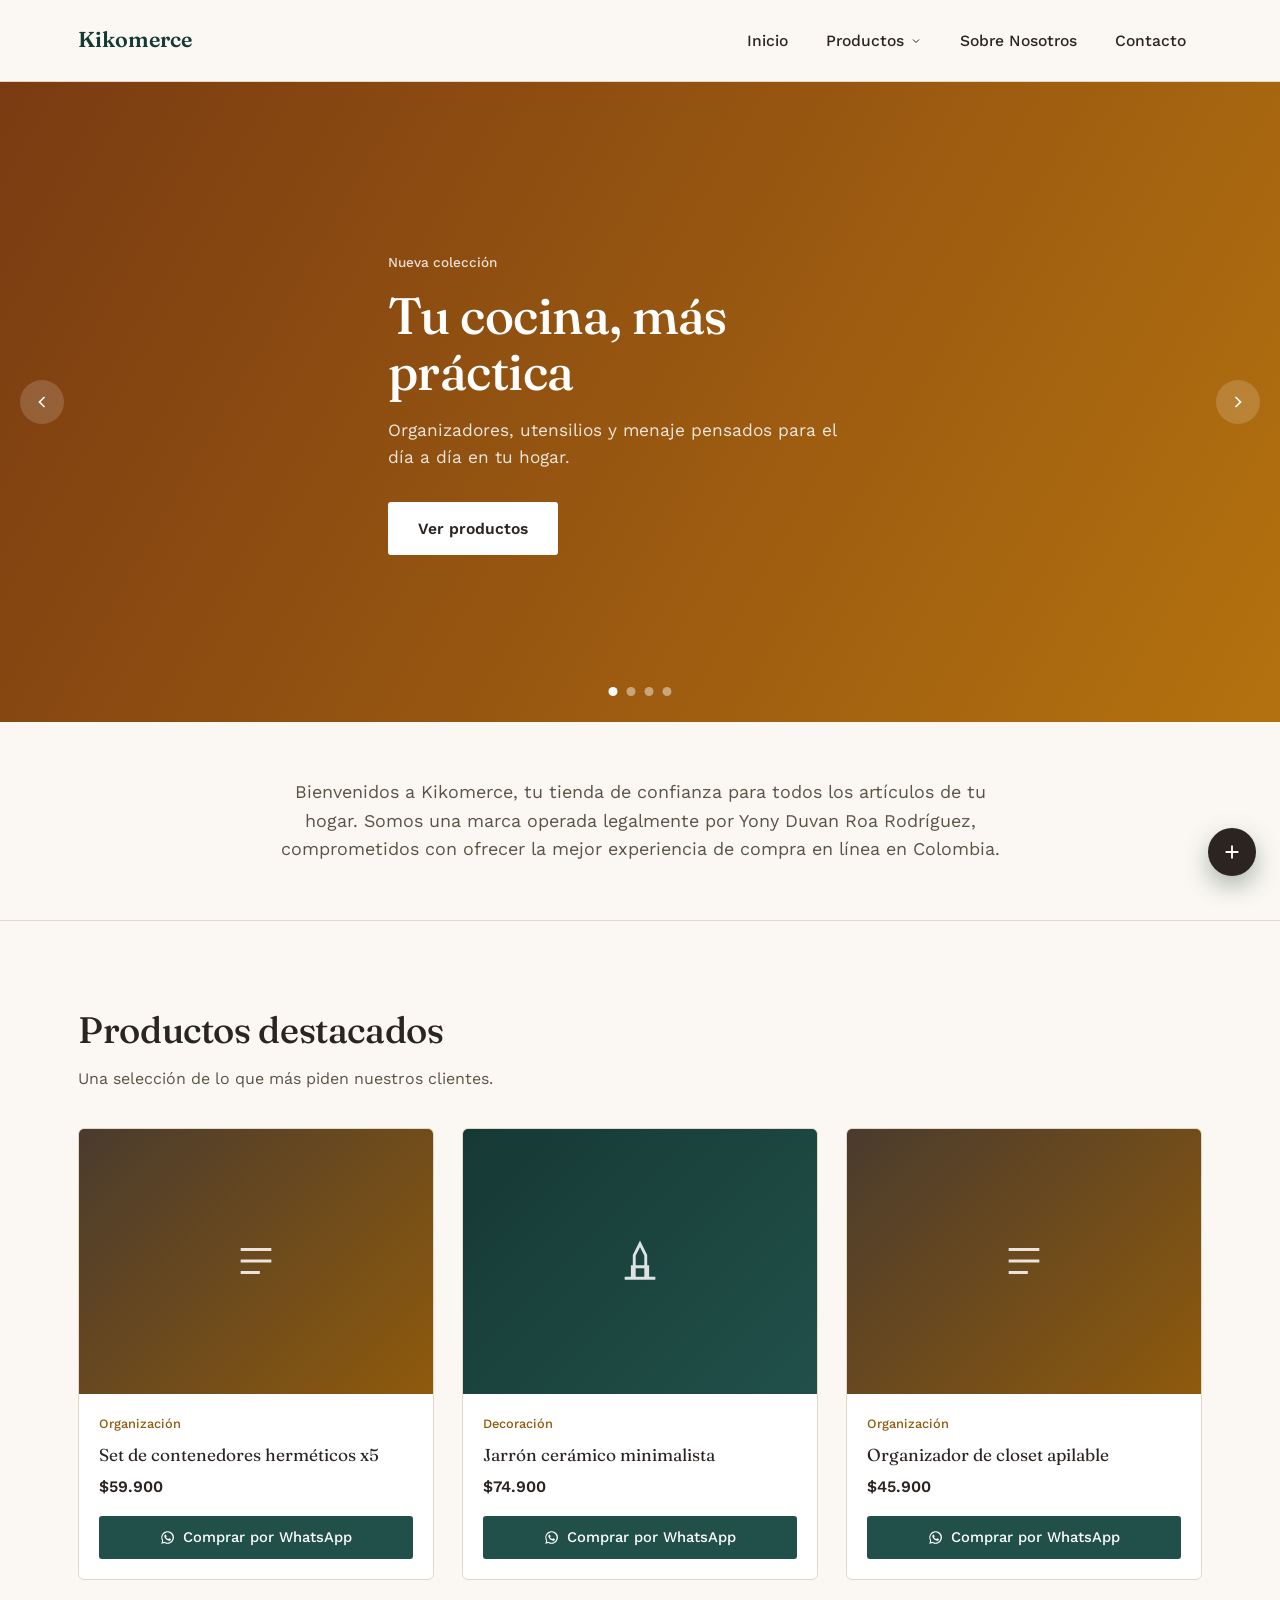
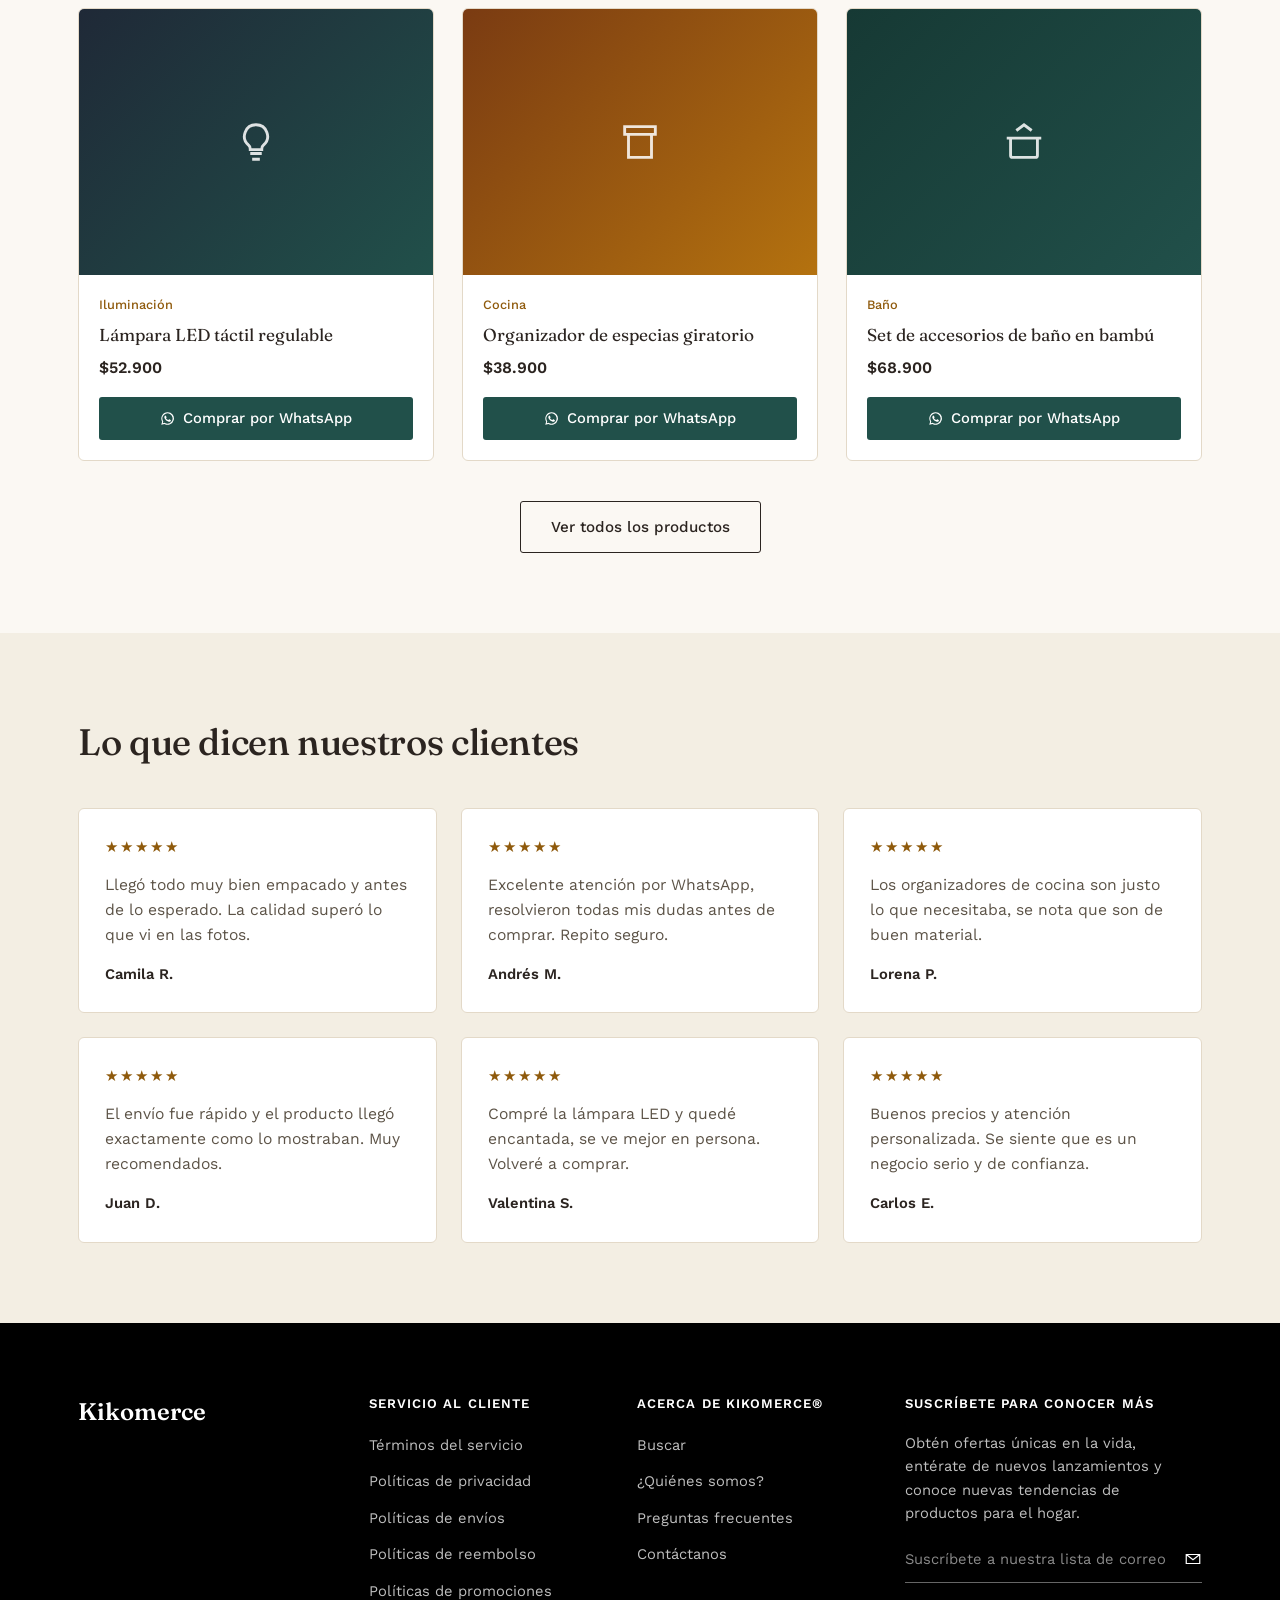
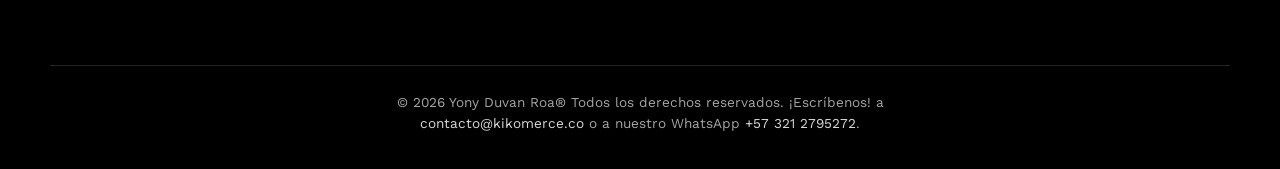
==== commit e14e18cb: "Add files via upload" ====
--- a/index.html
+++ b/index.html
@@ -8,615 +8,14 @@
 <link rel="preconnect" href="https://fonts.googleapis.com">
 <link rel="preconnect" href="https://fonts.gstatic.com" crossorigin>
 <link href="https://fonts.googleapis.com/css2?family=Fraunces:opsz,wght@9..144,400;9..144,500;9..144,600&family=Work+Sans:wght@400;500;600&display=swap" rel="stylesheet">
-<style>
-  :root {
-    --ivory: #FBF8F3;
-    --ivory-deep: #F3EEE3;
-    --ink: #2B2420;
-    --ink-soft: #5C5347;
-    --amber: #B4720F;
-    --amber-deep: #8F5A0C;
-    --teal: #21504A;
-    --teal-dark: #163934;
-    --line: #E3D9C8;
-    --white: #FFFFFF;
-  }
-
-  * { box-sizing: border-box; }
-  html { scroll-behavior: smooth; }
-
-  body {
-    margin: 0;
-    background: var(--ivory);
-    color: var(--ink);
-    font-family: 'Work Sans', sans-serif;
-    line-height: 1.6;
-    -webkit-font-smoothing: antialiased;
-  }
-
-  a { color: inherit; text-decoration: none; }
-  ul { list-style: none; margin: 0; padding: 0; }
-  button { font-family: inherit; cursor: pointer; }
-  img { max-width: 100%; display: block; }
-
-  .wrap {
-    max-width: 1180px;
-    margin: 0 auto;
-    padding: 0 28px;
-  }
-
-  h1, h2, h3 {
-    font-family: 'Fraunces', serif;
-    font-weight: 500;
-    letter-spacing: -0.01em;
-    margin: 0;
-  }
-
-  :focus-visible {
-    outline: 2px solid var(--teal);
-    outline-offset: 3px;
-  }
-
-  /* ============ HEADER / NAV ============ */
-  .site-header {
-    position: sticky;
-    top: 0;
-    z-index: 50;
-    background: var(--ivory);
-    border-bottom: 1px solid var(--line);
-  }
-
-  .header-inner {
-    max-width: 1180px;
-    margin: 0 auto;
-    padding: 18px 28px;
-    display: flex;
-    align-items: center;
-    justify-content: space-between;
-    gap: 24px;
-  }
-
-  .logo {
-    font-family: 'Fraunces', serif;
-    font-size: 1.35rem;
-    font-weight: 600;
-    color: var(--teal-dark);
-  }
-
-  .main-nav > ul {
-    display: flex;
-    align-items: center;
-    gap: 6px;
-  }
-
-  .main-nav a,
-  .nav-toggle {
-    display: inline-flex;
-    align-items: center;
-    gap: 6px;
-    padding: 10px 16px;
-    font-size: 0.98rem;
-    font-weight: 500;
-    color: var(--ink);
-    background: none;
-    border: none;
-    border-radius: 3px;
-    transition: background 0.15s ease, color 0.15s ease;
-  }
-
-  .main-nav a:hover,
-  .nav-toggle:hover,
-  .nav-toggle[aria-expanded="true"] {
-    background: var(--ivory-deep);
-    color: var(--teal-dark);
-  }
-
-  .nav-toggle svg {
-    width: 12px;
-    height: 12px;
-    transition: transform 0.15s ease;
-  }
-
-  .nav-toggle[aria-expanded="true"] svg {
-    transform: rotate(180deg);
-  }
-
-  .has-submenu {
-    position: relative;
-  }
-
-  .submenu {
-    position: absolute;
-    top: calc(100% + 10px);
-    left: 50%;
-    transform: translateX(-50%);
-    background: var(--white);
-    border: 1px solid var(--line);
-    border-radius: 6px;
-    box-shadow: 0 16px 40px rgba(43, 36, 32, 0.12);
-    padding: 26px;
-    display: none;
-    grid-template-columns: repeat(3, minmax(160px, 1fr));
-    gap: 28px;
-    min-width: 620px;
-  }
-
-  .has-submenu.open .submenu {
-    display: grid;
-  }
-
-  .submenu-col h4 {
-    font-family: 'Work Sans', sans-serif;
-    font-size: 0.78rem;
-    font-weight: 600;
-    letter-spacing: 0.06em;
-    text-transform: uppercase;
-    color: var(--amber-deep);
-    margin: 0 0 12px;
-  }
-
-  .submenu-col a {
-    display: block;
-    padding: 6px 0;
-    font-size: 0.94rem;
-    color: var(--ink-soft);
-  }
-
-  .submenu-col a:hover {
-    color: var(--teal-dark);
-  }
-
-  .mobile-toggle {
-    display: none;
-    background: none;
-    border: none;
-    padding: 8px;
-  }
-
-  .mobile-toggle svg { width: 24px; height: 24px; color: var(--ink); }
-
-  @media (max-width: 900px) {
-    .main-nav { display: none; }
-    .mobile-toggle { display: block; }
-
-    .main-nav.mobile-open {
-      display: block;
-      position: fixed;
-      inset: 0;
-      background: var(--ivory);
-      z-index: 60;
-      padding: 22px 28px;
-      overflow-y: auto;
-    }
-
-    .main-nav.mobile-open > ul {
-      flex-direction: column;
-      align-items: stretch;
-      gap: 2px;
-    }
-
-    .submenu {
-      position: static;
-      transform: none;
-      display: none;
-      grid-template-columns: 1fr;
-      min-width: 0;
-      box-shadow: none;
-      border: none;
-      padding: 10px 0 10px 16px;
-    }
-
-    .has-submenu.open .submenu { display: grid; }
-  }
-
-  .close-mobile-nav {
-    display: none;
-  }
-
-  @media (max-width: 900px) {
-    .close-mobile-nav {
-      display: flex;
-      justify-content: flex-end;
-      margin-bottom: 12px;
-    }
-    .close-mobile-nav button { background: none; border: none; padding: 8px; }
-    .close-mobile-nav svg { width: 22px; height: 22px; }
-  }
-
-  /* ============ HERO CAROUSEL ============ */
-  .hero-carousel {
-    position: relative;
-    height: min(76vh, 640px);
-    overflow: hidden;
-  }
-
-  .hero-slide {
-    position: absolute;
-    inset: 0;
-    display: flex;
-    align-items: center;
-    opacity: 0;
-    visibility: hidden;
-    transition: opacity 0.7s ease;
-  }
-
-  .hero-slide.active {
-    opacity: 1;
-    visibility: visible;
-  }
-
-  .hero-slide .wrap {
-    position: relative;
-    z-index: 2;
-    max-width: 560px;
-  }
-
-  .hero-eyebrow {
-    display: inline-block;
-    font-size: 0.85rem;
-    font-weight: 500;
-    color: rgba(255,255,255,0.82);
-    margin-bottom: 14px;
-  }
-
-  .hero-slide h2 {
-    font-size: clamp(2.1rem, 5vw, 3.2rem);
-    color: var(--white);
-    line-height: 1.1;
-    margin-bottom: 16px;
-  }
-
-  .hero-slide p {
-    color: rgba(255,255,255,0.86);
-    font-size: 1.08rem;
-    max-width: 42ch;
-    margin: 0 0 30px;
-  }
-
-  .hero-cta {
-    display: inline-block;
-    background: var(--white);
-    color: var(--ink);
-    padding: 14px 30px;
-    border-radius: 3px;
-    font-weight: 600;
-    font-size: 0.98rem;
-  }
-
-  .hero-slide--cocina { background: linear-gradient(120deg, #7A3B12, #B4720F); }
-  .hero-slide--decoracion { background: linear-gradient(120deg, #163934, #21504A); }
-  .hero-slide--organizacion { background: linear-gradient(120deg, #4A3B2E, #8F5A0C); }
-  .hero-slide--ofertas { background: linear-gradient(120deg, #1F2937, #21504A); }
-
-  .hero-arrow {
-    position: absolute;
-    top: 50%;
-    transform: translateY(-50%);
-    z-index: 3;
-    background: rgba(255,255,255,0.16);
-    border: none;
-    color: var(--white);
-    width: 44px;
-    height: 44px;
-    border-radius: 50%;
-    display: flex;
-    align-items: center;
-    justify-content: center;
-    transition: background 0.15s ease;
-  }
-  .hero-arrow:hover { background: rgba(255,255,255,0.3); }
-  .hero-arrow.prev { left: 20px; }
-  .hero-arrow.next { right: 20px; }
-  .hero-arrow svg { width: 20px; height: 20px; }
-
-  .hero-dots {
-    position: absolute;
-    bottom: 26px;
-    left: 50%;
-    transform: translateX(-50%);
-    z-index: 3;
-    display: flex;
-    gap: 9px;
-  }
-
-  .hero-dot {
-    width: 9px;
-    height: 9px;
-    border-radius: 50%;
-    background: rgba(255,255,255,0.45);
-    border: none;
-    padding: 0;
-  }
-
-  .hero-dot.active { background: var(--white); }
-
-  @media (max-width: 640px) {
-    .hero-carousel { height: 560px; }
-    .hero-slide .wrap { max-width: 100%; }
-  }
-
-  /* ============ INTRO ============ */
-  .intro {
-    padding: 56px 0;
-    border-bottom: 1px solid var(--line);
-  }
-
-  .intro p {
-    max-width: 68ch;
-    margin: 0 auto;
-    text-align: center;
-    font-size: 1.12rem;
-    color: var(--ink-soft);
-  }
-
-  /* ============ PRODUCTS ============ */
-  .products {
-    padding: 80px 0;
-  }
-
-  .section-head {
-    display: flex;
-    align-items: baseline;
-    justify-content: space-between;
-    margin-bottom: 36px;
-    gap: 20px;
-    flex-wrap: wrap;
-  }
-
-  .section-head h2 { font-size: clamp(1.7rem, 3.6vw, 2.3rem); }
-  .section-head p { color: var(--ink-soft); margin: 6px 0 0; }
-
-  .product-grid {
-    display: grid;
-    grid-template-columns: repeat(3, 1fr);
-    gap: 28px;
-  }
-
-  .product-card {
-    background: var(--white);
-    border: 1px solid var(--line);
-    border-radius: 6px;
-    overflow: hidden;
-  }
-
-  .product-thumb {
-    aspect-ratio: 4 / 3;
-    display: flex;
-    align-items: center;
-    justify-content: center;
-  }
-
-  .product-thumb svg { width: 46px; height: 46px; color: rgba(255,255,255,0.85); }
-
-  .product-info { padding: 20px; }
-  .product-cat { font-size: 0.8rem; color: var(--amber-deep); font-weight: 500; margin-bottom: 6px; }
-  .product-name { font-family: 'Fraunces', serif; font-size: 1.08rem; margin-bottom: 6px; }
-  .product-price { font-weight: 600; color: var(--ink); margin-bottom: 16px; }
-
-  .whatsapp-buy {
-    display: inline-flex;
-    align-items: center;
-    gap: 8px;
-    background: var(--teal);
-    color: var(--white);
-    padding: 10px 18px;
-    border-radius: 3px;
-    font-size: 0.92rem;
-    font-weight: 500;
-    width: 100%;
-    justify-content: center;
-    transition: background 0.15s ease;
-  }
-  .whatsapp-buy:hover { background: var(--teal-dark); }
-  .whatsapp-buy svg { width: 15px; height: 15px; }
-
-  .products-footer {
-    text-align: center;
-    margin-top: 40px;
-  }
-
-  .btn-outline {
-    display: inline-block;
-    border: 1px solid var(--ink);
-    padding: 13px 30px;
-    border-radius: 3px;
-    font-weight: 500;
-    font-size: 0.95rem;
-  }
-  .btn-outline:hover { background: var(--ink); color: var(--ivory); }
-
-  @media (max-width: 900px) {
-    .product-grid { grid-template-columns: repeat(2, 1fr); }
-  }
-  @media (max-width: 560px) {
-    .product-grid { grid-template-columns: 1fr; }
-  }
-
-  /* ============ TESTIMONIALS ============ */
-  .testimonials {
-    background: var(--ivory-deep);
-    padding: 80px 0;
-  }
-
-  .testimonial-grid {
-    display: grid;
-    grid-template-columns: repeat(3, 1fr);
-    gap: 24px;
-  }
-
-  .testimonial-card {
-    background: var(--white);
-    border: 1px solid var(--line);
-    border-radius: 6px;
-    padding: 26px;
-  }
-
-  .stars { color: var(--amber-deep); font-size: 0.95rem; margin-bottom: 12px; letter-spacing: 2px; }
-  .testimonial-card p { font-size: 0.98rem; color: var(--ink-soft); margin: 0 0 16px; }
-  .testimonial-name { font-weight: 600; font-size: 0.92rem; }
-
-  @media (max-width: 900px) {
-    .testimonial-grid { grid-template-columns: repeat(2, 1fr); }
-  }
-  @media (max-width: 640px) {
-    .testimonial-grid { grid-template-columns: 1fr; }
-  }
-
-  /* ============ FOOTER ============ */
-  .site-footer {
-    background: #000000;
-    color: #F2F2F2;
-    padding: 70px 0 0;
-  }
-
-  .footer-top {
-    display: grid;
-    grid-template-columns: 1.1fr 1fr 1fr 1.3fr;
-    gap: 40px;
-    padding-bottom: 50px;
-    border-bottom: 1px solid rgba(255,255,255,0.14);
-  }
-
-  .footer-logo {
-    font-family: 'Fraunces', serif;
-    font-size: 1.5rem;
-    font-weight: 600;
-    color: var(--white);
-  }
-
-  .footer-col h3 {
-    font-family: 'Work Sans', sans-serif;
-    font-size: 0.82rem;
-    font-weight: 600;
-    letter-spacing: 0.08em;
-    text-transform: uppercase;
-    color: var(--white);
-    margin-bottom: 18px;
-  }
-
-  .footer-col ul li { margin-bottom: 11px; }
-  .footer-col ul a {
-    font-size: 0.92rem;
-    color: #BFBFBF;
-  }
-  .footer-col ul a:hover { color: var(--white); }
-
-  .subscribe-col p {
-    font-size: 0.92rem;
-    color: #BFBFBF;
-    margin: 0 0 20px;
-    max-width: 32ch;
-  }
-
-  .subscribe-form {
-    display: flex;
-    align-items: center;
-    border-bottom: 1px solid rgba(255,255,255,0.4);
-    padding-bottom: 10px;
-  }
-
-  .subscribe-form input {
-    flex: 1;
-    background: none;
-    border: none;
-    color: var(--white);
-    font-size: 0.92rem;
-    font-family: 'Work Sans', sans-serif;
-    padding: 4px 0;
-  }
-  .subscribe-form input::placeholder { color: #8A8A8A; }
-  .subscribe-form input:focus { outline: none; }
-
-  .subscribe-form button {
-    background: none;
-    border: none;
-    color: var(--white);
-    padding: 4px 0 4px 10px;
-    display: flex;
-    align-items: center;
-  }
-  .subscribe-form button svg { width: 18px; height: 18px; }
-
-  .footer-bottom {
-    padding: 26px 0 34px;
-  }
-  .footer-bottom p {
-    margin: 0;
-    text-align: center;
-    font-size: 0.85rem;
-    color: #A6A6A6;
-    max-width: 70ch;
-    margin: 0 auto;
-  }
-  .footer-bottom a { color: #D8D8D8; }
-  .footer-bottom a:hover { color: var(--white); }
-
-  @media (max-width: 900px) {
-    .footer-top { grid-template-columns: 1fr 1fr; }
-  }
-  @media (max-width: 560px) {
-    .footer-top { grid-template-columns: 1fr; }
-  }
-
-  /* ============ SOCIAL BUBBLE ============ */
-  .social-bubble {
-    position: fixed;
-    right: 24px;
-    bottom: 24px;
-    z-index: 70;
-    display: flex;
-    flex-direction: column;
-    align-items: center;
-    gap: 10px;
-  }
-
-  .social-bubble .bubble-links {
-    display: flex;
-    flex-direction: column;
-    gap: 10px;
-    margin-bottom: 4px;
-    opacity: 0;
-    visibility: hidden;
-    transform: translateY(10px);
-    transition: opacity 0.18s ease, transform 0.18s ease, visibility 0.18s;
-  }
-
-  .social-bubble.open .bubble-links {
-    opacity: 1;
-    visibility: visible;
-    transform: translateY(0);
-  }
-
-  .social-bubble a,
-  .bubble-toggle {
-    width: 48px;
-    height: 48px;
-    border-radius: 50%;
-    display: flex;
-    align-items: center;
-    justify-content: center;
-    background: var(--teal);
-    color: var(--white);
-    box-shadow: 0 10px 24px rgba(22, 57, 52, 0.35);
-    border: none;
-  }
-
-  .social-bubble a svg,
-  .bubble-toggle svg { width: 22px; height: 22px; }
-
-  .bubble-toggle {
-    background: var(--ink);
-    transition: transform 0.18s ease;
-  }
-  .social-bubble.open .bubble-toggle { transform: rotate(45deg); }
-</style>
+<link rel="stylesheet" href="/assets/css/style.css">
 </head>
 <body>
 
   <!-- ============ HEADER ============ -->
   <header class="site-header">
     <div class="header-inner">
-      <a class="logo" href="#inicio">Kikomerce</a>
+      <a class="logo" href="/">Kikomerce</a>
 
       <nav class="main-nav" id="mainNav">
         <div class="close-mobile-nav">
@@ -625,7 +24,7 @@
           </button>
         </div>
         <ul>
-          <li><a href="#inicio">Inicio</a></li>
+          <li><a href="/">Inicio</a></li>
           <li class="has-submenu" id="productosItem">
             <button class="nav-toggle" aria-expanded="false">
               Productos
@@ -634,26 +33,26 @@
             <div class="submenu">
               <div class="submenu-col">
                 <h4>Para la cocina</h4>
-                <a href="#productos">Organizadores de cocina</a>
-                <a href="#productos">Utensilios y menaje</a>
-                <a href="#productos">Almacenamiento de alimentos</a>
+                <a href="/catalogo.html">Organizadores de cocina</a>
+                <a href="/catalogo.html">Utensilios y menaje</a>
+                <a href="/catalogo.html">Almacenamiento de alimentos</a>
               </div>
               <div class="submenu-col">
                 <h4>Para el hogar</h4>
-                <a href="#productos">Decoración</a>
-                <a href="#productos">Iluminación</a>
-                <a href="#productos">Baño y aseo</a>
+                <a href="/catalogo.html">Decoración</a>
+                <a href="/catalogo.html">Iluminación</a>
+                <a href="/catalogo.html">Baño y aseo</a>
               </div>
               <div class="submenu-col">
                 <h4>Explora más</h4>
-                <a href="#productos">Organización y closets</a>
-                <a href="#productos">Jardín y exterior</a>
-                <a href="#productos">Ofertas de la semana</a>
+                <a href="/catalogo.html">Organización y closets</a>
+                <a href="/catalogo.html">Jardín y exterior</a>
+                <a href="/catalogo.html">Ofertas de la semana</a>
               </div>
             </div>
           </li>
-          <li><a href="#sobre-nosotros">Sobre Nosotros</a></li>
-          <li><a href="#contacto">Contacto</a></li>
+          <li><a href="/pages/quienes-somos.html">Sobre Nosotros</a></li>
+          <li><a href="/pages/preguntas-frecuentes.html">Contacto</a></li>
         </ul>
       </nav>
 
@@ -729,102 +128,10 @@
         </div>
       </div>
 
-      <div class="product-grid">
-
-        <div class="product-card">
-          <div class="product-thumb" style="background: linear-gradient(135deg, #7A3B12, #B4720F);">
-            <svg viewBox="0 0 24 24" fill="none" stroke="currentColor" stroke-width="1.5"><path d="M4 10h16M6 10v9a1 1 0 0 0 1 1h10a1 1 0 0 0 1-1v-9M9 10V7a3 3 0 0 1 6 0v3"/></svg>
-          </div>
-          <div class="product-info">
-            <div class="product-cat">Organización</div>
-            <div class="product-name">Set de contenedores herméticos x5</div>
-            <div class="product-price">$59.900</div>
-            <a class="whatsapp-buy" href="https://wa.me/573212795272?text=Hola%2C%20quiero%20comprar%3A%20Set%20de%20contenedores%20herm%C3%A9ticos%20x5" target="_blank" rel="noopener">
-              <svg viewBox="0 0 24 24" fill="currentColor"><path d="M12 2a10 10 0 0 0-8.6 15L2 22l5.2-1.4A10 10 0 1 0 12 2Zm0 18.2a8.2 8.2 0 0 1-4.2-1.2l-.3-.2-3.1.8.8-3-.2-.3A8.2 8.2 0 1 1 12 20.2Zm4.5-6.1c-.2-.1-1.5-.7-1.7-.8-.2-.1-.4-.1-.6.1-.2.2-.7.8-.8.9-.1.1-.3.2-.5.1-.2-.1-1-.4-1.9-1.2-.7-.6-1.2-1.4-1.3-1.6-.1-.2 0-.4.1-.5.1-.1.3-.3.4-.5.1-.1.2-.3.2-.4.1-.2 0-.4 0-.5s-.6-1.4-.8-1.9c-.2-.5-.4-.4-.6-.4h-.5c-.2 0-.5.1-.7.3-.2.2-.9.9-.9 2.2 0 1.3.9 2.5 1.1 2.7.1.2 1.8 2.8 4.4 3.9.6.3 1.1.4 1.5.5.6.2 1.2.2 1.6.1.5-.1 1.5-.6 1.7-1.2.2-.6.2-1.1.1-1.2-.1-.1-.2-.2-.4-.3Z"/></svg>
-              Comprar por WhatsApp
-            </a>
-          </div>
-        </div>
-
-        <div class="product-card">
-          <div class="product-thumb" style="background: linear-gradient(135deg, #163934, #21504A);">
-            <svg viewBox="0 0 24 24" fill="none" stroke="currentColor" stroke-width="1.5"><path d="M9 21V9l3-6 3 6v12M4 21h16M8 21v-6h8v6"/></svg>
-          </div>
-          <div class="product-info">
-            <div class="product-cat">Decoración</div>
-            <div class="product-name">Jarrón cerámico minimalista</div>
-            <div class="product-price">$74.900</div>
-            <a class="whatsapp-buy" href="https://wa.me/573212795272?text=Hola%2C%20quiero%20comprar%3A%20Jarr%C3%B3n%20cer%C3%A1mico%20minimalista" target="_blank" rel="noopener">
-              <svg viewBox="0 0 24 24" fill="currentColor"><path d="M12 2a10 10 0 0 0-8.6 15L2 22l5.2-1.4A10 10 0 1 0 12 2Zm0 18.2a8.2 8.2 0 0 1-4.2-1.2l-.3-.2-3.1.8.8-3-.2-.3A8.2 8.2 0 1 1 12 20.2Zm4.5-6.1c-.2-.1-1.5-.7-1.7-.8-.2-.1-.4-.1-.6.1-.2.2-.7.8-.8.9-.1.1-.3.2-.5.1-.2-.1-1-.4-1.9-1.2-.7-.6-1.2-1.4-1.3-1.6-.1-.2 0-.4.1-.5.1-.1.3-.3.4-.5.1-.1.2-.3.2-.4.1-.2 0-.4 0-.5s-.6-1.4-.8-1.9c-.2-.5-.4-.4-.6-.4h-.5c-.2 0-.5.1-.7.3-.2.2-.9.9-.9 2.2 0 1.3.9 2.5 1.1 2.7.1.2 1.8 2.8 4.4 3.9.6.3 1.1.4 1.5.5.6.2 1.2.2 1.6.1.5-.1 1.5-.6 1.7-1.2.2-.6.2-1.1.1-1.2-.1-.1-.2-.2-.4-.3Z"/></svg>
-              Comprar por WhatsApp
-            </a>
-          </div>
-        </div>
-
-        <div class="product-card">
-          <div class="product-thumb" style="background: linear-gradient(135deg, #4A3B2E, #8F5A0C);">
-            <svg viewBox="0 0 24 24" fill="none" stroke="currentColor" stroke-width="1.5"><path d="M4 6h16M4 12h16M4 18h10"/></svg>
-          </div>
-          <div class="product-info">
-            <div class="product-cat">Organización</div>
-            <div class="product-name">Organizador de closet apilable</div>
-            <div class="product-price">$45.900</div>
-            <a class="whatsapp-buy" href="https://wa.me/573212795272?text=Hola%2C%20quiero%20comprar%3A%20Organizador%20de%20closet%20apilable" target="_blank" rel="noopener">
-              <svg viewBox="0 0 24 24" fill="currentColor"><path d="M12 2a10 10 0 0 0-8.6 15L2 22l5.2-1.4A10 10 0 1 0 12 2Zm0 18.2a8.2 8.2 0 0 1-4.2-1.2l-.3-.2-3.1.8.8-3-.2-.3A8.2 8.2 0 1 1 12 20.2Zm4.5-6.1c-.2-.1-1.5-.7-1.7-.8-.2-.1-.4-.1-.6.1-.2.2-.7.8-.8.9-.1.1-.3.2-.5.1-.2-.1-1-.4-1.9-1.2-.7-.6-1.2-1.4-1.3-1.6-.1-.2 0-.4.1-.5.1-.1.3-.3.4-.5.1-.1.2-.3.2-.4.1-.2 0-.4 0-.5s-.6-1.4-.8-1.9c-.2-.5-.4-.4-.6-.4h-.5c-.2 0-.5.1-.7.3-.2.2-.9.9-.9 2.2 0 1.3.9 2.5 1.1 2.7.1.2 1.8 2.8 4.4 3.9.6.3 1.1.4 1.5.5.6.2 1.2.2 1.6.1.5-.1 1.5-.6 1.7-1.2.2-.6.2-1.1.1-1.2-.1-.1-.2-.2-.4-.3Z"/></svg>
-              Comprar por WhatsApp
-            </a>
-          </div>
-        </div>
-
-        <div class="product-card">
-          <div class="product-thumb" style="background: linear-gradient(135deg, #1F2937, #21504A);">
-            <svg viewBox="0 0 24 24" fill="none" stroke="currentColor" stroke-width="1.5"><path d="M9 18h6M10 21h4M12 3a6 6 0 0 0-4 10.5c.6.5 1 1.3 1 2.1V16h6v-.4c0-.8.4-1.6 1-2.1A6 6 0 0 0 12 3Z"/></svg>
-          </div>
-          <div class="product-info">
-            <div class="product-cat">Iluminación</div>
-            <div class="product-name">Lámpara LED táctil regulable</div>
-            <div class="product-price">$52.900</div>
-            <a class="whatsapp-buy" href="https://wa.me/573212795272?text=Hola%2C%20quiero%20comprar%3A%20L%C3%A1mpara%20LED%20t%C3%A1ctil%20regulable" target="_blank" rel="noopener">
-              <svg viewBox="0 0 24 24" fill="currentColor"><path d="M12 2a10 10 0 0 0-8.6 15L2 22l5.2-1.4A10 10 0 1 0 12 2Zm0 18.2a8.2 8.2 0 0 1-4.2-1.2l-.3-.2-3.1.8.8-3-.2-.3A8.2 8.2 0 1 1 12 20.2Zm4.5-6.1c-.2-.1-1.5-.7-1.7-.8-.2-.1-.4-.1-.6.1-.2.2-.7.8-.8.9-.1.1-.3.2-.5.1-.2-.1-1-.4-1.9-1.2-.7-.6-1.2-1.4-1.3-1.6-.1-.2 0-.4.1-.5.1-.1.3-.3.4-.5.1-.1.2-.3.2-.4.1-.2 0-.4 0-.5s-.6-1.4-.8-1.9c-.2-.5-.4-.4-.6-.4h-.5c-.2 0-.5.1-.7.3-.2.2-.9.9-.9 2.2 0 1.3.9 2.5 1.1 2.7.1.2 1.8 2.8 4.4 3.9.6.3 1.1.4 1.5.5.6.2 1.2.2 1.6.1.5-.1 1.5-.6 1.7-1.2.2-.6.2-1.1.1-1.2-.1-.1-.2-.2-.4-.3Z"/></svg>
-              Comprar por WhatsApp
-            </a>
-          </div>
-        </div>
-
-        <div class="product-card">
-          <div class="product-thumb" style="background: linear-gradient(135deg, #7A3B12, #B4720F);">
-            <svg viewBox="0 0 24 24" fill="none" stroke="currentColor" stroke-width="1.5"><path d="M4 4h16v4H4zM6 8v12h12V8"/></svg>
-          </div>
-          <div class="product-info">
-            <div class="product-cat">Cocina</div>
-            <div class="product-name">Organizador de especias giratorio</div>
-            <div class="product-price">$38.900</div>
-            <a class="whatsapp-buy" href="https://wa.me/573212795272?text=Hola%2C%20quiero%20comprar%3A%20Organizador%20de%20especias%20giratorio" target="_blank" rel="noopener">
-              <svg viewBox="0 0 24 24" fill="currentColor"><path d="M12 2a10 10 0 0 0-8.6 15L2 22l5.2-1.4A10 10 0 1 0 12 2Zm0 18.2a8.2 8.2 0 0 1-4.2-1.2l-.3-.2-3.1.8.8-3-.2-.3A8.2 8.2 0 1 1 12 20.2Zm4.5-6.1c-.2-.1-1.5-.7-1.7-.8-.2-.1-.4-.1-.6.1-.2.2-.7.8-.8.9-.1.1-.3.2-.5.1-.2-.1-1-.4-1.9-1.2-.7-.6-1.2-1.4-1.3-1.6-.1-.2 0-.4.1-.5.1-.1.3-.3.4-.5.1-.1.2-.3.2-.4.1-.2 0-.4 0-.5s-.6-1.4-.8-1.9c-.2-.5-.4-.4-.6-.4h-.5c-.2 0-.5.1-.7.3-.2.2-.9.9-.9 2.2 0 1.3.9 2.5 1.1 2.7.1.2 1.8 2.8 4.4 3.9.6.3 1.1.4 1.5.5.6.2 1.2.2 1.6.1.5-.1 1.5-.6 1.7-1.2.2-.6.2-1.1.1-1.2-.1-.1-.2-.2-.4-.3Z"/></svg>
-              Comprar por WhatsApp
-            </a>
-          </div>
-        </div>
-
-        <div class="product-card">
-          <div class="product-thumb" style="background: linear-gradient(135deg, #163934, #21504A);">
-            <svg viewBox="0 0 24 24" fill="none" stroke="currentColor" stroke-width="1.5"><path d="M3 10h18M5 10v9a1 1 0 0 0 1 1h12a1 1 0 0 0 1-1v-9M8 6l4-3 4 3"/></svg>
-          </div>
-          <div class="product-info">
-            <div class="product-cat">Baño</div>
-            <div class="product-name">Set de accesorios de baño en bambú</div>
-            <div class="product-price">$68.900</div>
-            <a class="whatsapp-buy" href="https://wa.me/573212795272?text=Hola%2C%20quiero%20comprar%3A%20Set%20de%20accesorios%20de%20ba%C3%B1o%20en%20bamb%C3%BA" target="_blank" rel="noopener">
-              <svg viewBox="0 0 24 24" fill="currentColor"><path d="M12 2a10 10 0 0 0-8.6 15L2 22l5.2-1.4A10 10 0 1 0 12 2Zm0 18.2a8.2 8.2 0 0 1-4.2-1.2l-.3-.2-3.1.8.8-3-.2-.3A8.2 8.2 0 1 1 12 20.2Zm4.5-6.1c-.2-.1-1.5-.7-1.7-.8-.2-.1-.4-.1-.6.1-.2.2-.7.8-.8.9-.1.1-.3.2-.5.1-.2-.1-1-.4-1.9-1.2-.7-.6-1.2-1.4-1.3-1.6-.1-.2 0-.4.1-.5.1-.1.3-.3.4-.5.1-.1.2-.3.2-.4.1-.2 0-.4 0-.5s-.6-1.4-.8-1.9c-.2-.5-.4-.4-.6-.4h-.5c-.2 0-.5.1-.7.3-.2.2-.9.9-.9 2.2 0 1.3.9 2.5 1.1 2.7.1.2 1.8 2.8 4.4 3.9.6.3 1.1.4 1.5.5.6.2 1.2.2 1.6.1.5-.1 1.5-.6 1.7-1.2.2-.6.2-1.1.1-1.2-.1-.1-.2-.2-.4-.3Z"/></svg>
-              Comprar por WhatsApp
-            </a>
-          </div>
-        </div>
-
-      </div>
+      <div class="product-grid" id="featuredProductGrid"></div>
 
       <div class="products-footer">
-        <a class="btn-outline" href="#">Ver todos los productos</a>
+        <a class="btn-outline" href="/catalogo.html">Ver todos los productos</a>
       </div>
     </div>
   </section>
@@ -938,89 +245,8 @@
     </button>
   </div>
 
-  <script>
-    // ---- Hero carousel ----
-    (function () {
-      const slides = document.querySelectorAll('.hero-slide');
-      const dotsWrap = document.getElementById('heroDots');
-      let current = 0;
-      let timer;
-
-      slides.forEach((_, i) => {
-        const dot = document.createElement('button');
-        dot.className = 'hero-dot' + (i === 0 ? ' active' : '');
-        dot.setAttribute('aria-label', 'Ir a la diapositiva ' + (i + 1));
-        dot.addEventListener('click', () => goTo(i));
-        dotsWrap.appendChild(dot);
-      });
-      const dots = dotsWrap.querySelectorAll('.hero-dot');
-
-      function goTo(index) {
-        slides[current].classList.remove('active');
-        dots[current].classList.remove('active');
-        current = (index + slides.length) % slides.length;
-        slides[current].classList.add('active');
-        dots[current].classList.add('active');
-        resetTimer();
-      }
-
-      function resetTimer() {
-        clearInterval(timer);
-        timer = setInterval(() => goTo(current + 1), 6000);
-      }
-
-      document.getElementById('heroPrev').addEventListener('click', () => goTo(current - 1));
-      document.getElementById('heroNext').addEventListener('click', () => goTo(current + 1));
-      resetTimer();
-    })();
-
-    // ---- Productos dropdown ----
-    (function () {
-      const item = document.getElementById('productosItem');
-      const toggle = item.querySelector('.nav-toggle');
-
-      toggle.addEventListener('click', () => {
-        const isOpen = item.classList.toggle('open');
-        toggle.setAttribute('aria-expanded', isOpen);
-      });
-
-      document.addEventListener('click', (e) => {
-        if (!item.contains(e.target)) {
-          item.classList.remove('open');
-          toggle.setAttribute('aria-expanded', 'false');
-        }
-      });
-
-      document.addEventListener('keydown', (e) => {
-        if (e.key === 'Escape') {
-          item.classList.remove('open');
-          toggle.setAttribute('aria-expanded', 'false');
-        }
-      });
-    })();
-
-    // ---- Mobile nav ----
-    (function () {
-      const nav = document.getElementById('mainNav');
-      document.getElementById('openMobileNav').addEventListener('click', () => {
-        nav.classList.add('mobile-open');
-      });
-      document.getElementById('closeMobileNav').addEventListener('click', () => {
-        nav.classList.remove('mobile-open');
-      });
-    })();
-
-    // ---- Social bubble ----
-    (function () {
-      const bubble = document.getElementById('socialBubble');
-      document.getElementById('bubbleToggle').addEventListener('click', () => {
-        bubble.classList.toggle('open');
-      });
-      document.addEventListener('click', (e) => {
-        if (!bubble.contains(e.target)) bubble.classList.remove('open');
-      });
-    })();
-  </script>
+  <script src="/data/productos.js"></script>
+  <script src="/assets/js/main.js"></script>
 
 </body>
 </html>
--- a/assets/css/style.css
+++ b/assets/css/style.css
@@ -0,0 +1,788 @@
+/* Kikomerce — hoja de estilos global */
+  :root {
+    --ivory: #FBF8F3;
+    --ivory-deep: #F3EEE3;
+    --ink: #2B2420;
+    --ink-soft: #5C5347;
+    --amber: #B4720F;
+    --amber-deep: #8F5A0C;
+    --teal: #21504A;
+    --teal-dark: #163934;
+    --line: #E3D9C8;
+    --white: #FFFFFF;
+  }
+
+  * { box-sizing: border-box; }
+  html { scroll-behavior: smooth; }
+
+  body {
+    margin: 0;
+    background: var(--ivory);
+    color: var(--ink);
+    font-family: 'Work Sans', sans-serif;
+    line-height: 1.6;
+    -webkit-font-smoothing: antialiased;
+  }
+
+  a { color: inherit; text-decoration: none; }
+  ul { list-style: none; margin: 0; padding: 0; }
+  button { font-family: inherit; cursor: pointer; }
+  img { max-width: 100%; display: block; }
+
+  .wrap {
+    max-width: 1180px;
+    margin: 0 auto;
+    padding: 0 28px;
+  }
+
+  h1, h2, h3 {
+    font-family: 'Fraunces', serif;
+    font-weight: 500;
+    letter-spacing: -0.01em;
+    margin: 0;
+  }
+
+  :focus-visible {
+    outline: 2px solid var(--teal);
+    outline-offset: 3px;
+  }
+
+  /* ============ HEADER / NAV ============ */
+  .site-header {
+    position: sticky;
+    top: 0;
+    z-index: 50;
+    background: var(--ivory);
+    border-bottom: 1px solid var(--line);
+  }
+
+  .header-inner {
+    max-width: 1180px;
+    margin: 0 auto;
+    padding: 18px 28px;
+    display: flex;
+    align-items: center;
+    justify-content: space-between;
+    gap: 24px;
+  }
+
+  .logo {
+    font-family: 'Fraunces', serif;
+    font-size: 1.35rem;
+    font-weight: 600;
+    color: var(--teal-dark);
+  }
+
+  .main-nav > ul {
+    display: flex;
+    align-items: center;
+    gap: 6px;
+  }
+
+  .main-nav a,
+  .nav-toggle {
+    display: inline-flex;
+    align-items: center;
+    gap: 6px;
+    padding: 10px 16px;
+    font-size: 0.98rem;
+    font-weight: 500;
+    color: var(--ink);
+    background: none;
+    border: none;
+    border-radius: 3px;
+    transition: background 0.15s ease, color 0.15s ease;
+  }
+
+  .main-nav a:hover,
+  .nav-toggle:hover,
+  .nav-toggle[aria-expanded="true"] {
+    background: var(--ivory-deep);
+    color: var(--teal-dark);
+  }
+
+  .nav-toggle svg {
+    width: 12px;
+    height: 12px;
+    transition: transform 0.15s ease;
+  }
+
+  .nav-toggle[aria-expanded="true"] svg {
+    transform: rotate(180deg);
+  }
+
+  .has-submenu {
+    position: relative;
+  }
+
+  .submenu {
+    position: absolute;
+    top: calc(100% + 10px);
+    left: 50%;
+    transform: translateX(-50%);
+    background: var(--white);
+    border: 1px solid var(--line);
+    border-radius: 6px;
+    box-shadow: 0 16px 40px rgba(43, 36, 32, 0.12);
+    padding: 26px;
+    display: none;
+    grid-template-columns: repeat(3, minmax(160px, 1fr));
+    gap: 28px;
+    min-width: 620px;
+  }
+
+  .has-submenu.open .submenu {
+    display: grid;
+  }
+
+  .submenu-col h4 {
+    font-family: 'Work Sans', sans-serif;
+    font-size: 0.78rem;
+    font-weight: 600;
+    letter-spacing: 0.06em;
+    text-transform: uppercase;
+    color: var(--amber-deep);
+    margin: 0 0 12px;
+  }
+
+  .submenu-col a {
+    display: block;
+    padding: 6px 0;
+    font-size: 0.94rem;
+    color: var(--ink-soft);
+  }
+
+  .submenu-col a:hover {
+    color: var(--teal-dark);
+  }
+
+  .mobile-toggle {
+    display: none;
+    background: none;
+    border: none;
+    padding: 8px;
+  }
+
+  .mobile-toggle svg { width: 24px; height: 24px; color: var(--ink); }
+
+  @media (max-width: 900px) {
+    .main-nav { display: none; }
+    .mobile-toggle { display: block; }
+
+    .main-nav.mobile-open {
+      display: block;
+      position: fixed;
+      inset: 0;
+      background: var(--ivory);
+      z-index: 60;
+      padding: 22px 28px;
+      overflow-y: auto;
+    }
+
+    .main-nav.mobile-open > ul {
+      flex-direction: column;
+      align-items: stretch;
+      gap: 2px;
+    }
+
+    .submenu {
+      position: static;
+      transform: none;
+      display: none;
+      grid-template-columns: 1fr;
+      min-width: 0;
+      box-shadow: none;
+      border: none;
+      padding: 10px 0 10px 16px;
+    }
+
+    .has-submenu.open .submenu { display: grid; }
+  }
+
+  .close-mobile-nav {
+    display: none;
+  }
+
+  @media (max-width: 900px) {
+    .close-mobile-nav {
+      display: flex;
+      justify-content: flex-end;
+      margin-bottom: 12px;
+    }
+    .close-mobile-nav button { background: none; border: none; padding: 8px; }
+    .close-mobile-nav svg { width: 22px; height: 22px; }
+  }
+
+  /* ============ HERO CAROUSEL ============ */
+  .hero-carousel {
+    position: relative;
+    height: min(76vh, 640px);
+    overflow: hidden;
+  }
+
+  .hero-slide {
+    position: absolute;
+    inset: 0;
+    display: flex;
+    align-items: center;
+    opacity: 0;
+    visibility: hidden;
+    transition: opacity 0.7s ease;
+  }
+
+  .hero-slide.active {
+    opacity: 1;
+    visibility: visible;
+  }
+
+  .hero-slide .wrap {
+    position: relative;
+    z-index: 2;
+    max-width: 560px;
+  }
+
+  .hero-eyebrow {
+    display: inline-block;
+    font-size: 0.85rem;
+    font-weight: 500;
+    color: rgba(255,255,255,0.82);
+    margin-bottom: 14px;
+  }
+
+  .hero-slide h2 {
+    font-size: clamp(2.1rem, 5vw, 3.2rem);
+    color: var(--white);
+    line-height: 1.1;
+    margin-bottom: 16px;
+  }
+
+  .hero-slide p {
+    color: rgba(255,255,255,0.86);
+    font-size: 1.08rem;
+    max-width: 42ch;
+    margin: 0 0 30px;
+  }
+
+  .hero-cta {
+    display: inline-block;
+    background: var(--white);
+    color: var(--ink);
+    padding: 14px 30px;
+    border-radius: 3px;
+    font-weight: 600;
+    font-size: 0.98rem;
+  }
+
+  .hero-slide--cocina { background: linear-gradient(120deg, #7A3B12, #B4720F); }
+  .hero-slide--decoracion { background: linear-gradient(120deg, #163934, #21504A); }
+  .hero-slide--organizacion { background: linear-gradient(120deg, #4A3B2E, #8F5A0C); }
+  .hero-slide--ofertas { background: linear-gradient(120deg, #1F2937, #21504A); }
+
+  .hero-arrow {
+    position: absolute;
+    top: 50%;
+    transform: translateY(-50%);
+    z-index: 3;
+    background: rgba(255,255,255,0.16);
+    border: none;
+    color: var(--white);
+    width: 44px;
+    height: 44px;
+    border-radius: 50%;
+    display: flex;
+    align-items: center;
+    justify-content: center;
+    transition: background 0.15s ease;
+  }
+  .hero-arrow:hover { background: rgba(255,255,255,0.3); }
+  .hero-arrow.prev { left: 20px; }
+  .hero-arrow.next { right: 20px; }
+  .hero-arrow svg { width: 20px; height: 20px; }
+
+  .hero-dots {
+    position: absolute;
+    bottom: 26px;
+    left: 50%;
+    transform: translateX(-50%);
+    z-index: 3;
+    display: flex;
+    gap: 9px;
+  }
+
+  .hero-dot {
+    width: 9px;
+    height: 9px;
+    border-radius: 50%;
+    background: rgba(255,255,255,0.45);
+    border: none;
+    padding: 0;
+  }
+
+  .hero-dot.active { background: var(--white); }
+
+  @media (max-width: 640px) {
+    .hero-carousel { height: 560px; }
+    .hero-slide .wrap { max-width: 100%; }
+  }
+
+  /* ============ INTRO ============ */
+  .intro {
+    padding: 56px 0;
+    border-bottom: 1px solid var(--line);
+  }
+
+  .intro p {
+    max-width: 68ch;
+    margin: 0 auto;
+    text-align: center;
+    font-size: 1.12rem;
+    color: var(--ink-soft);
+  }
+
+  /* ============ PRODUCTS ============ */
+  .products {
+    padding: 80px 0;
+  }
+
+  .section-head {
+    display: flex;
+    align-items: baseline;
+    justify-content: space-between;
+    margin-bottom: 36px;
+    gap: 20px;
+    flex-wrap: wrap;
+  }
+
+  .section-head h2 { font-size: clamp(1.7rem, 3.6vw, 2.3rem); }
+  .section-head p { color: var(--ink-soft); margin: 6px 0 0; }
+
+  .product-grid {
+    display: grid;
+    grid-template-columns: repeat(3, 1fr);
+    gap: 28px;
+  }
+
+  .product-card {
+    background: var(--white);
+    border: 1px solid var(--line);
+    border-radius: 6px;
+    overflow: hidden;
+  }
+
+  .product-thumb {
+    aspect-ratio: 4 / 3;
+    display: flex;
+    align-items: center;
+    justify-content: center;
+  }
+
+  .product-thumb svg { width: 46px; height: 46px; color: rgba(255,255,255,0.85); }
+
+  .product-info { padding: 20px; }
+  .product-cat { font-size: 0.8rem; color: var(--amber-deep); font-weight: 500; margin-bottom: 6px; }
+  .product-name { font-family: 'Fraunces', serif; font-size: 1.08rem; margin-bottom: 6px; }
+  .product-price { font-weight: 600; color: var(--ink); margin-bottom: 16px; }
+
+  .whatsapp-buy {
+    display: inline-flex;
+    align-items: center;
+    gap: 8px;
+    background: var(--teal);
+    color: var(--white);
+    padding: 10px 18px;
+    border-radius: 3px;
+    font-size: 0.92rem;
+    font-weight: 500;
+    width: 100%;
+    justify-content: center;
+    transition: background 0.15s ease;
+  }
+  .whatsapp-buy:hover { background: var(--teal-dark); }
+  .whatsapp-buy svg { width: 15px; height: 15px; }
+
+  .products-footer {
+    text-align: center;
+    margin-top: 40px;
+  }
+
+  .btn-outline {
+    display: inline-block;
+    border: 1px solid var(--ink);
+    padding: 13px 30px;
+    border-radius: 3px;
+    font-weight: 500;
+    font-size: 0.95rem;
+  }
+  .btn-outline:hover { background: var(--ink); color: var(--ivory); }
+
+  @media (max-width: 900px) {
+    .product-grid { grid-template-columns: repeat(2, 1fr); }
+  }
+  @media (max-width: 560px) {
+    .product-grid { grid-template-columns: 1fr; }
+  }
+
+  /* ============ TESTIMONIALS ============ */
+  .testimonials {
+    background: var(--ivory-deep);
+    padding: 80px 0;
+  }
+
+  .testimonial-grid {
+    display: grid;
+    grid-template-columns: repeat(3, 1fr);
+    gap: 24px;
+  }
+
+  .testimonial-card {
+    background: var(--white);
+    border: 1px solid var(--line);
+    border-radius: 6px;
+    padding: 26px;
+  }
+
+  .stars { color: var(--amber-deep); font-size: 0.95rem; margin-bottom: 12px; letter-spacing: 2px; }
+  .testimonial-card p { font-size: 0.98rem; color: var(--ink-soft); margin: 0 0 16px; }
+  .testimonial-name { font-weight: 600; font-size: 0.92rem; }
+
+  @media (max-width: 900px) {
+    .testimonial-grid { grid-template-columns: repeat(2, 1fr); }
+  }
+  @media (max-width: 640px) {
+    .testimonial-grid { grid-template-columns: 1fr; }
+  }
+
+  /* ============ FOOTER ============ */
+  .site-footer {
+    background: #000000;
+    color: #F2F2F2;
+    padding: 70px 0 0;
+  }
+
+  .footer-top {
+    display: grid;
+    grid-template-columns: 1.1fr 1fr 1fr 1.3fr;
+    gap: 40px;
+    padding-bottom: 50px;
+    border-bottom: 1px solid rgba(255,255,255,0.14);
+  }
+
+  .footer-logo {
+    font-family: 'Fraunces', serif;
+    font-size: 1.5rem;
+    font-weight: 600;
+    color: var(--white);
+  }
+
+  .footer-col h3 {
+    font-family: 'Work Sans', sans-serif;
+    font-size: 0.82rem;
+    font-weight: 600;
+    letter-spacing: 0.08em;
+    text-transform: uppercase;
+    color: var(--white);
+    margin-bottom: 18px;
+  }
+
+  .footer-col ul li { margin-bottom: 11px; }
+  .footer-col ul a {
+    font-size: 0.92rem;
+    color: #BFBFBF;
+  }
+  .footer-col ul a:hover { color: var(--white); }
+
+  .subscribe-col p {
+    font-size: 0.92rem;
+    color: #BFBFBF;
+    margin: 0 0 20px;
+    max-width: 32ch;
+  }
+
+  .subscribe-form {
+    display: flex;
+    align-items: center;
+    border-bottom: 1px solid rgba(255,255,255,0.4);
+    padding-bottom: 10px;
+  }
+
+  .subscribe-form input {
+    flex: 1;
+    background: none;
+    border: none;
+    color: var(--white);
+    font-size: 0.92rem;
+    font-family: 'Work Sans', sans-serif;
+    padding: 4px 0;
+  }
+  .subscribe-form input::placeholder { color: #8A8A8A; }
+  .subscribe-form input:focus { outline: none; }
+
+  .subscribe-form button {
+    background: none;
+    border: none;
+    color: var(--white);
+    padding: 4px 0 4px 10px;
+    display: flex;
+    align-items: center;
+  }
+  .subscribe-form button svg { width: 18px; height: 18px; }
+
+  .footer-bottom {
+    padding: 26px 0 34px;
+  }
+  .footer-bottom p {
+    margin: 0;
+    text-align: center;
+    font-size: 0.85rem;
+    color: #A6A6A6;
+    max-width: 70ch;
+    margin: 0 auto;
+  }
+  .footer-bottom a { color: #D8D8D8; }
+  .footer-bottom a:hover { color: var(--white); }
+
+  @media (max-width: 900px) {
+    .footer-top { grid-template-columns: 1fr 1fr; }
+  }
+  @media (max-width: 560px) {
+    .footer-top { grid-template-columns: 1fr; }
+  }
+
+  /* ============ SOCIAL BUBBLE ============ */
+  .social-bubble {
+    position: fixed;
+    right: 24px;
+    bottom: 24px;
+    z-index: 70;
+    display: flex;
+    flex-direction: column;
+    align-items: center;
+    gap: 10px;
+  }
+
+  .social-bubble .bubble-links {
+    display: flex;
+    flex-direction: column;
+    gap: 10px;
+    margin-bottom: 4px;
+    opacity: 0;
+    visibility: hidden;
+    transform: translateY(10px);
+    transition: opacity 0.18s ease, transform 0.18s ease, visibility 0.18s;
+  }
+
+  .social-bubble.open .bubble-links {
+    opacity: 1;
+    visibility: visible;
+    transform: translateY(0);
+  }
+
+  .social-bubble a,
+  .bubble-toggle {
+    width: 48px;
+    height: 48px;
+    border-radius: 50%;
+    display: flex;
+    align-items: center;
+    justify-content: center;
+    background: var(--teal);
+    color: var(--white);
+    box-shadow: 0 10px 24px rgba(22, 57, 52, 0.35);
+    border: none;
+  }
+
+  .social-bubble a svg,
+  .bubble-toggle svg { width: 22px; height: 22px; }
+
+  .bubble-toggle {
+    background: var(--ink);
+    transition: transform 0.18s ease;
+  }
+  .social-bubble.open .bubble-toggle { transform: rotate(45deg); }
+  .policy-hero {
+    padding: 56px 0 30px;
+    border-bottom: 1px solid var(--line);
+  }
+
+  .policy-hero .eyebrow {
+    display: block;
+    font-size: 0.85rem;
+    color: var(--amber-deep);
+    font-weight: 500;
+    margin-bottom: 10px;
+  }
+
+  .policy-hero h1 {
+    font-size: clamp(1.9rem, 4vw, 2.6rem);
+    max-width: 20ch;
+    margin-bottom: 10px;
+  }
+
+  .policy-meta {
+    font-size: 0.9rem;
+    color: var(--ink-soft);
+  }
+
+  .policy-body {
+    padding: 48px 0 80px;
+  }
+
+  .policy-content {
+    max-width: 760px;
+    margin: 0 auto;
+  }
+
+  .policy-content h2 {
+    font-size: 1.3rem;
+    margin: 44px 0 14px;
+  }
+  .policy-content h2:first-child { margin-top: 0; }
+
+  .policy-content p {
+    margin: 0 0 14px;
+    color: var(--ink-soft);
+    font-size: 1rem;
+  }
+
+  .policy-content ul {
+    margin: 0 0 14px;
+    padding-left: 0;
+  }
+
+  .policy-content ul li {
+    position: relative;
+    padding-left: 22px;
+    margin-bottom: 12px;
+    color: var(--ink-soft);
+  }
+
+  .policy-content ul li::before {
+    content: "";
+    position: absolute;
+    left: 0;
+    top: 10px;
+    width: 6px;
+    height: 6px;
+    border-radius: 50%;
+    background: var(--amber-deep);
+  }
+
+  .policy-content strong { color: var(--ink); font-weight: 600; }
+
+  .policy-contact-box {
+    margin-top: 40px;
+    padding: 24px 26px;
+    background: var(--ivory-deep);
+    border: 1px solid var(--line);
+    border-radius: 6px;
+  }
+
+  .policy-contact-box p { margin: 0 0 6px; font-size: 0.95rem; }
+  .policy-contact-box p:last-child { margin-bottom: 0; }
+  .policy-contact-box a { color: var(--teal-dark); font-weight: 500; }
+
+
+  /* ============ CATÁLOGO ============ */
+  .catalog-hero {
+    padding: 56px 0 30px;
+    border-bottom: 1px solid var(--line);
+  }
+  .catalog-hero .eyebrow {
+    display: block; font-size: 0.85rem; color: var(--amber-deep); font-weight: 500; margin-bottom: 10px;
+  }
+  .catalog-hero h1 { font-size: clamp(1.9rem, 4vw, 2.6rem); margin-bottom: 10px; }
+  .catalog-hero p { color: var(--ink-soft); max-width: 60ch; }
+
+  .catalog-body { padding: 40px 0 80px; }
+
+  .catalog-filters {
+    display: flex;
+    flex-wrap: wrap;
+    gap: 10px;
+    margin-bottom: 36px;
+  }
+
+  .filter-btn {
+    background: var(--white);
+    border: 1px solid var(--line);
+    color: var(--ink-soft);
+    padding: 9px 18px;
+    border-radius: 20px;
+    font-size: 0.9rem;
+    font-weight: 500;
+  }
+  .filter-btn:hover { border-color: var(--teal); color: var(--teal-dark); }
+  .filter-btn.active { background: var(--teal); border-color: var(--teal); color: var(--white); }
+
+  .catalog-empty {
+    text-align: center;
+    padding: 60px 20px;
+    color: var(--ink-soft);
+  }
+
+  .product-card a.product-thumb-link { display: block; }
+
+  /* ============ FICHA DE PRODUCTO ============ */
+  .breadcrumb {
+    padding: 22px 0;
+    font-size: 0.88rem;
+    color: var(--ink-soft);
+    border-bottom: 1px solid var(--line);
+  }
+  .breadcrumb a:hover { color: var(--teal-dark); }
+  .breadcrumb span { margin: 0 6px; }
+
+  .product-detail {
+    padding: 56px 0 80px;
+  }
+
+  .product-detail-grid {
+    display: grid;
+    grid-template-columns: 1fr 1fr;
+    gap: 56px;
+    align-items: start;
+  }
+
+  .product-detail-thumb {
+    aspect-ratio: 1 / 1;
+    border-radius: 8px;
+    display: flex;
+    align-items: center;
+    justify-content: center;
+  }
+  .product-detail-thumb svg { width: 90px; height: 90px; color: rgba(255,255,255,0.85); }
+
+  .product-detail-info .product-cat {
+    font-size: 0.85rem; color: var(--amber-deep); font-weight: 600; margin-bottom: 10px;
+  }
+  .product-detail-info h1 {
+    font-size: clamp(1.7rem, 3.4vw, 2.3rem);
+    margin-bottom: 14px;
+  }
+  .product-detail-price {
+    font-size: 1.5rem;
+    font-weight: 600;
+    color: var(--ink);
+    margin-bottom: 22px;
+  }
+  .product-detail-desc {
+    color: var(--ink-soft);
+    font-size: 1rem;
+    margin-bottom: 30px;
+  }
+
+  .product-detail-info .whatsapp-buy {
+    width: auto;
+    padding: 15px 32px;
+    font-size: 1rem;
+  }
+
+  .product-not-found {
+    padding: 90px 20px;
+    text-align: center;
+    color: var(--ink-soft);
+  }
+
+  @media (max-width: 780px) {
+    .product-detail-grid { grid-template-columns: 1fr; gap: 30px; }
+  }
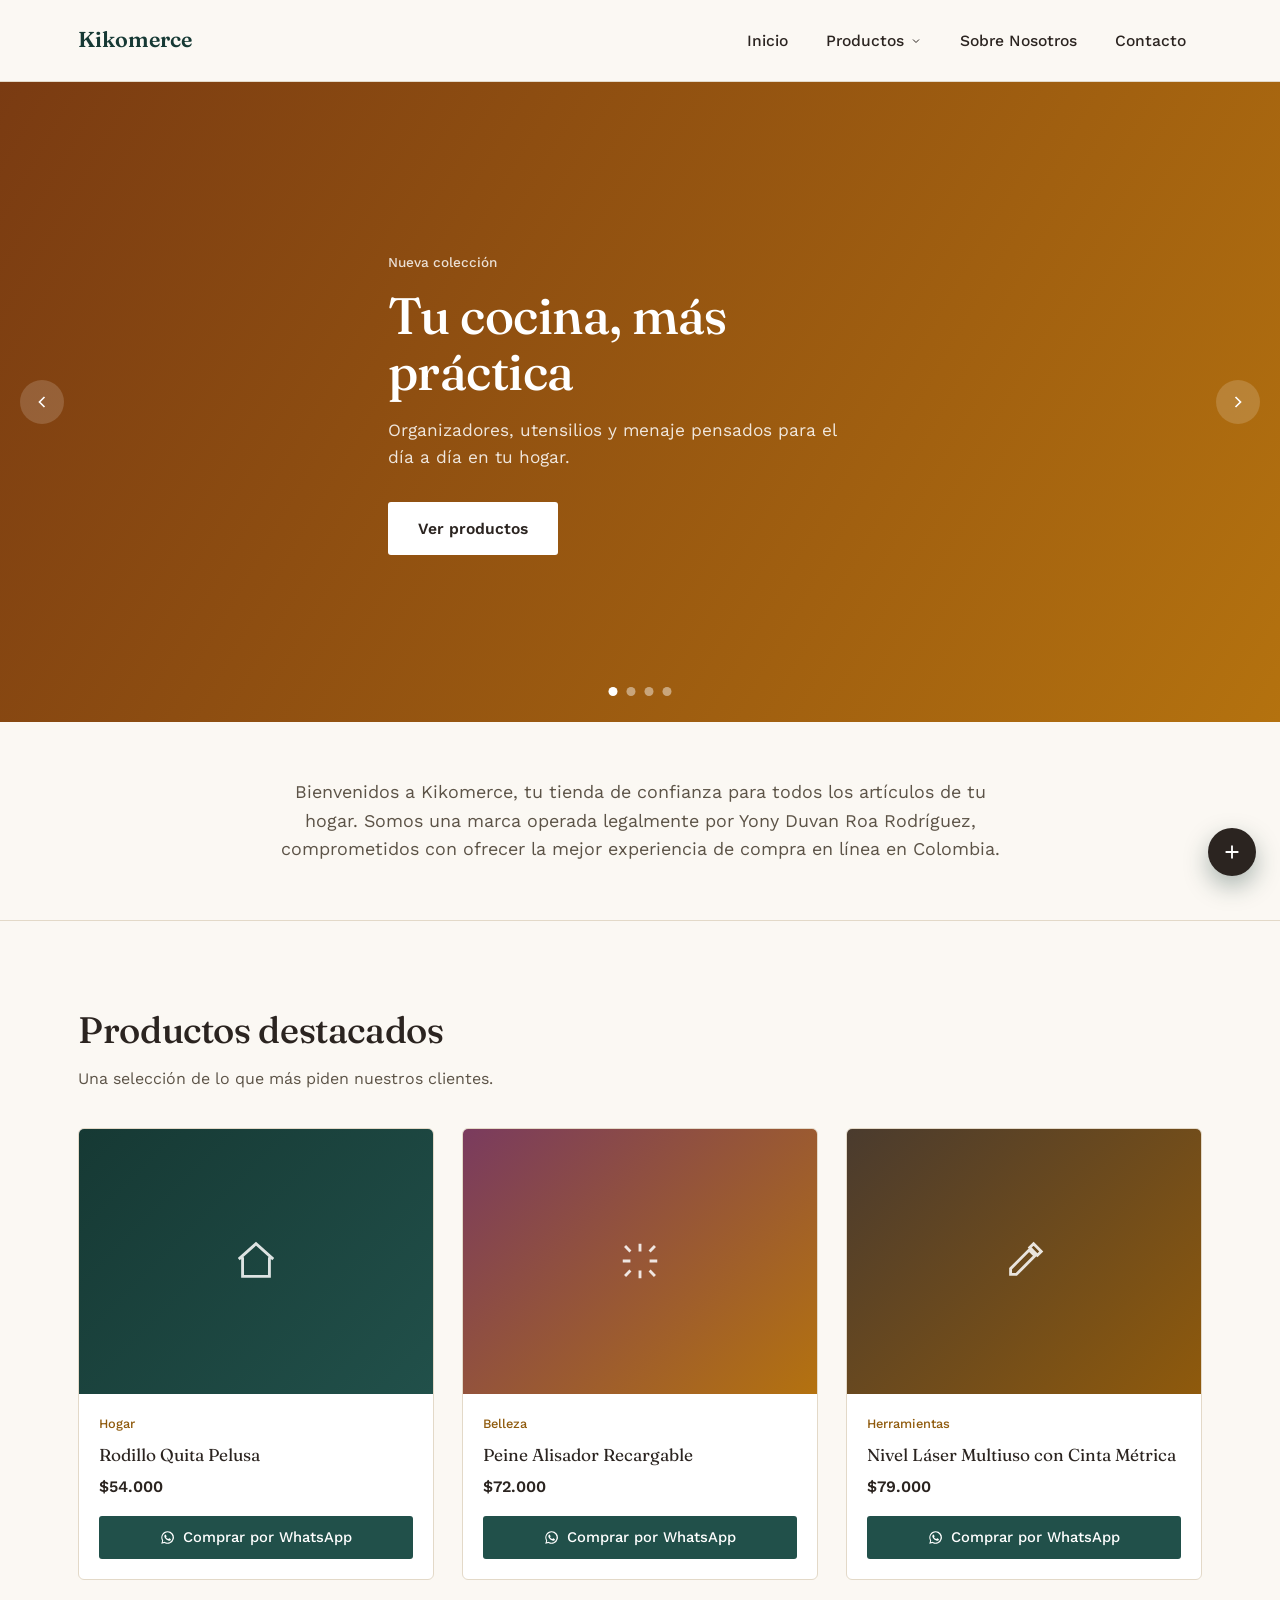
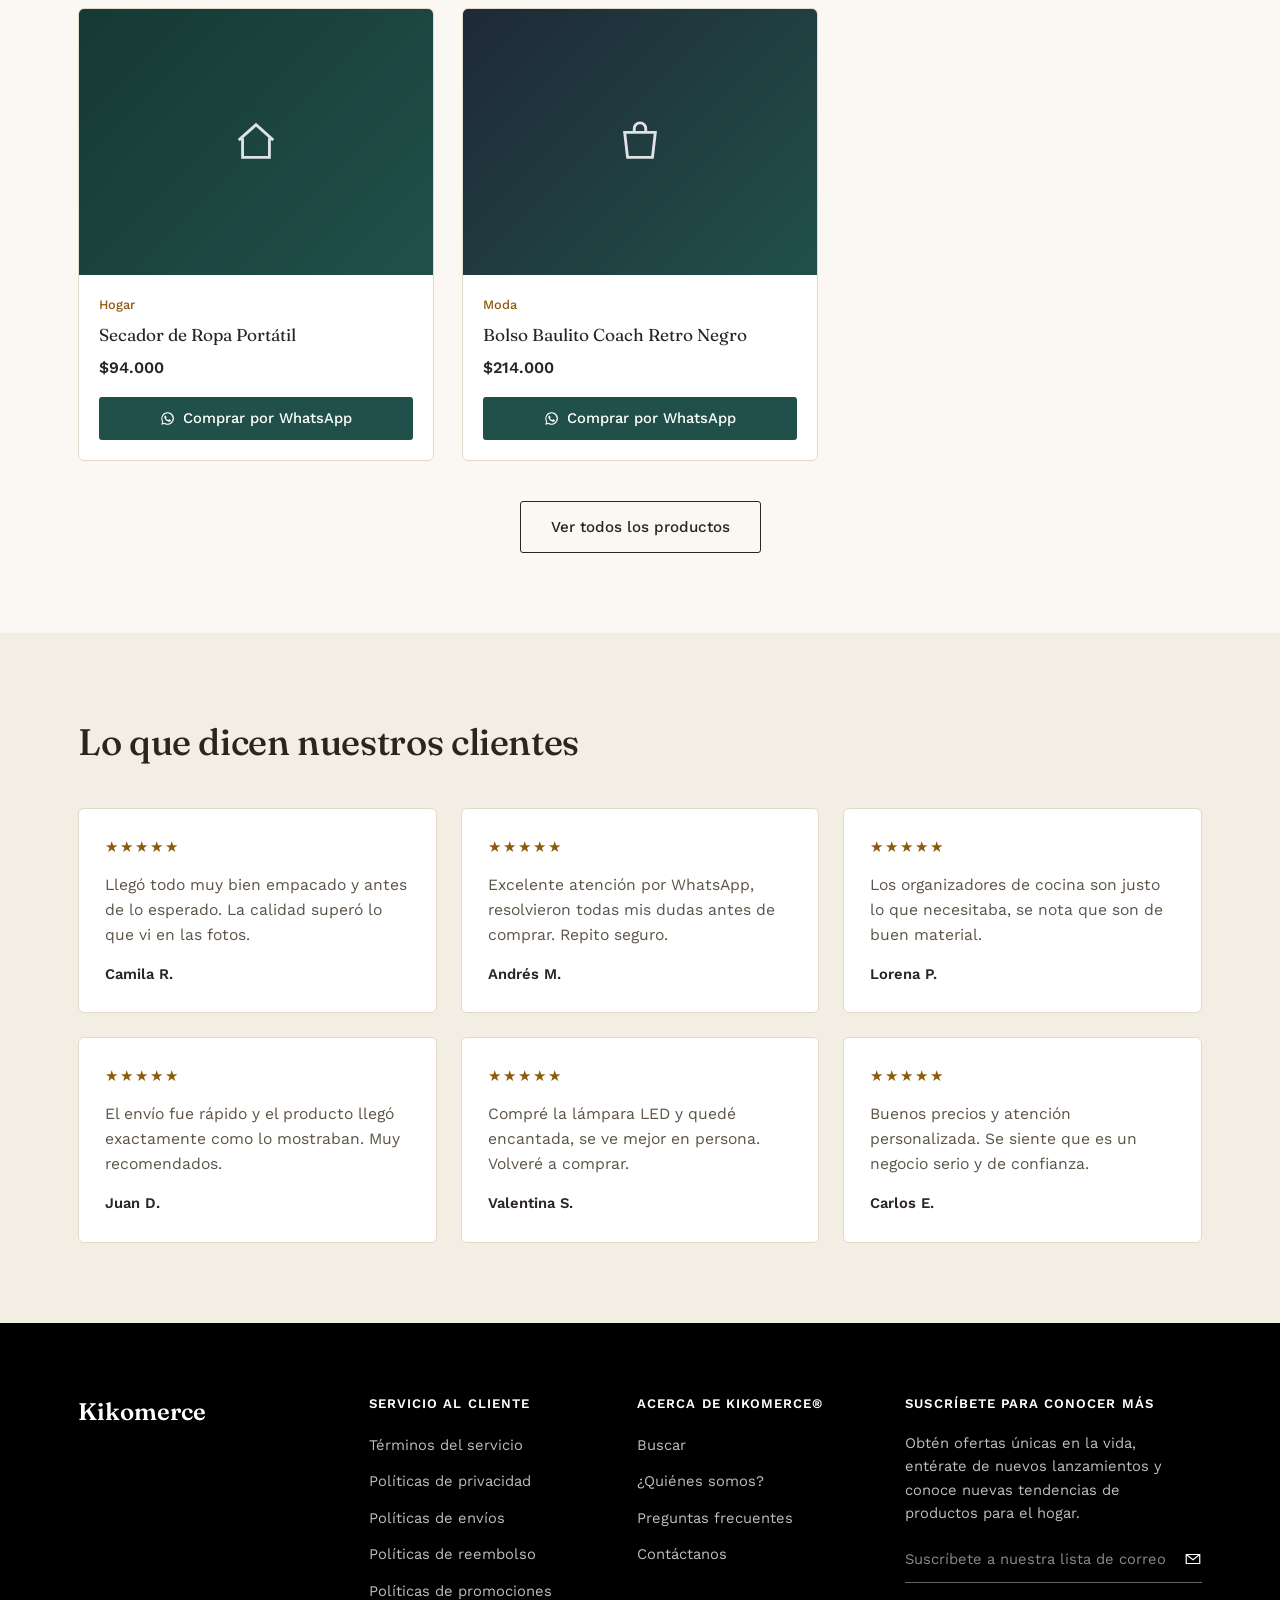
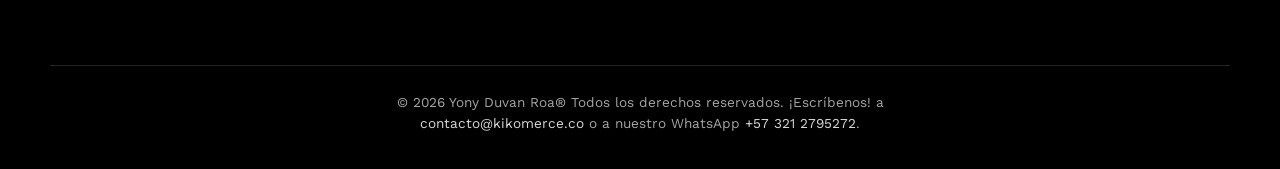
==== commit 6ddc4311: "Update index.html Actualización 19.09.26" ====
--- a/index.html
+++ b/index.html
@@ -32,22 +32,18 @@
             </button>
             <div class="submenu">
               <div class="submenu-col">
-                <h4>Para la cocina</h4>
-                <a href="/catalogo.html">Organizadores de cocina</a>
-                <a href="/catalogo.html">Utensilios y menaje</a>
-                <a href="/catalogo.html">Almacenamiento de alimentos</a>
+                <h4>Categorías</h4>
+                <a href="/catalogo.html">Hogar</a>
+                <a href="/catalogo.html">Belleza</a>
               </div>
               <div class="submenu-col">
-                <h4>Para el hogar</h4>
-                <a href="/catalogo.html">Decoración</a>
-                <a href="/catalogo.html">Iluminación</a>
-                <a href="/catalogo.html">Baño y aseo</a>
+                <h4>&nbsp;</h4>
+                <a href="/catalogo.html">Herramientas</a>
+                <a href="/catalogo.html">Moda</a>
               </div>
               <div class="submenu-col">
                 <h4>Explora más</h4>
-                <a href="/catalogo.html">Organización y closets</a>
-                <a href="/catalogo.html">Jardín y exterior</a>
-                <a href="/catalogo.html">Ofertas de la semana</a>
+                <a href="/catalogo.html">Ver catálogo completo</a>
               </div>
             </div>
           </li>
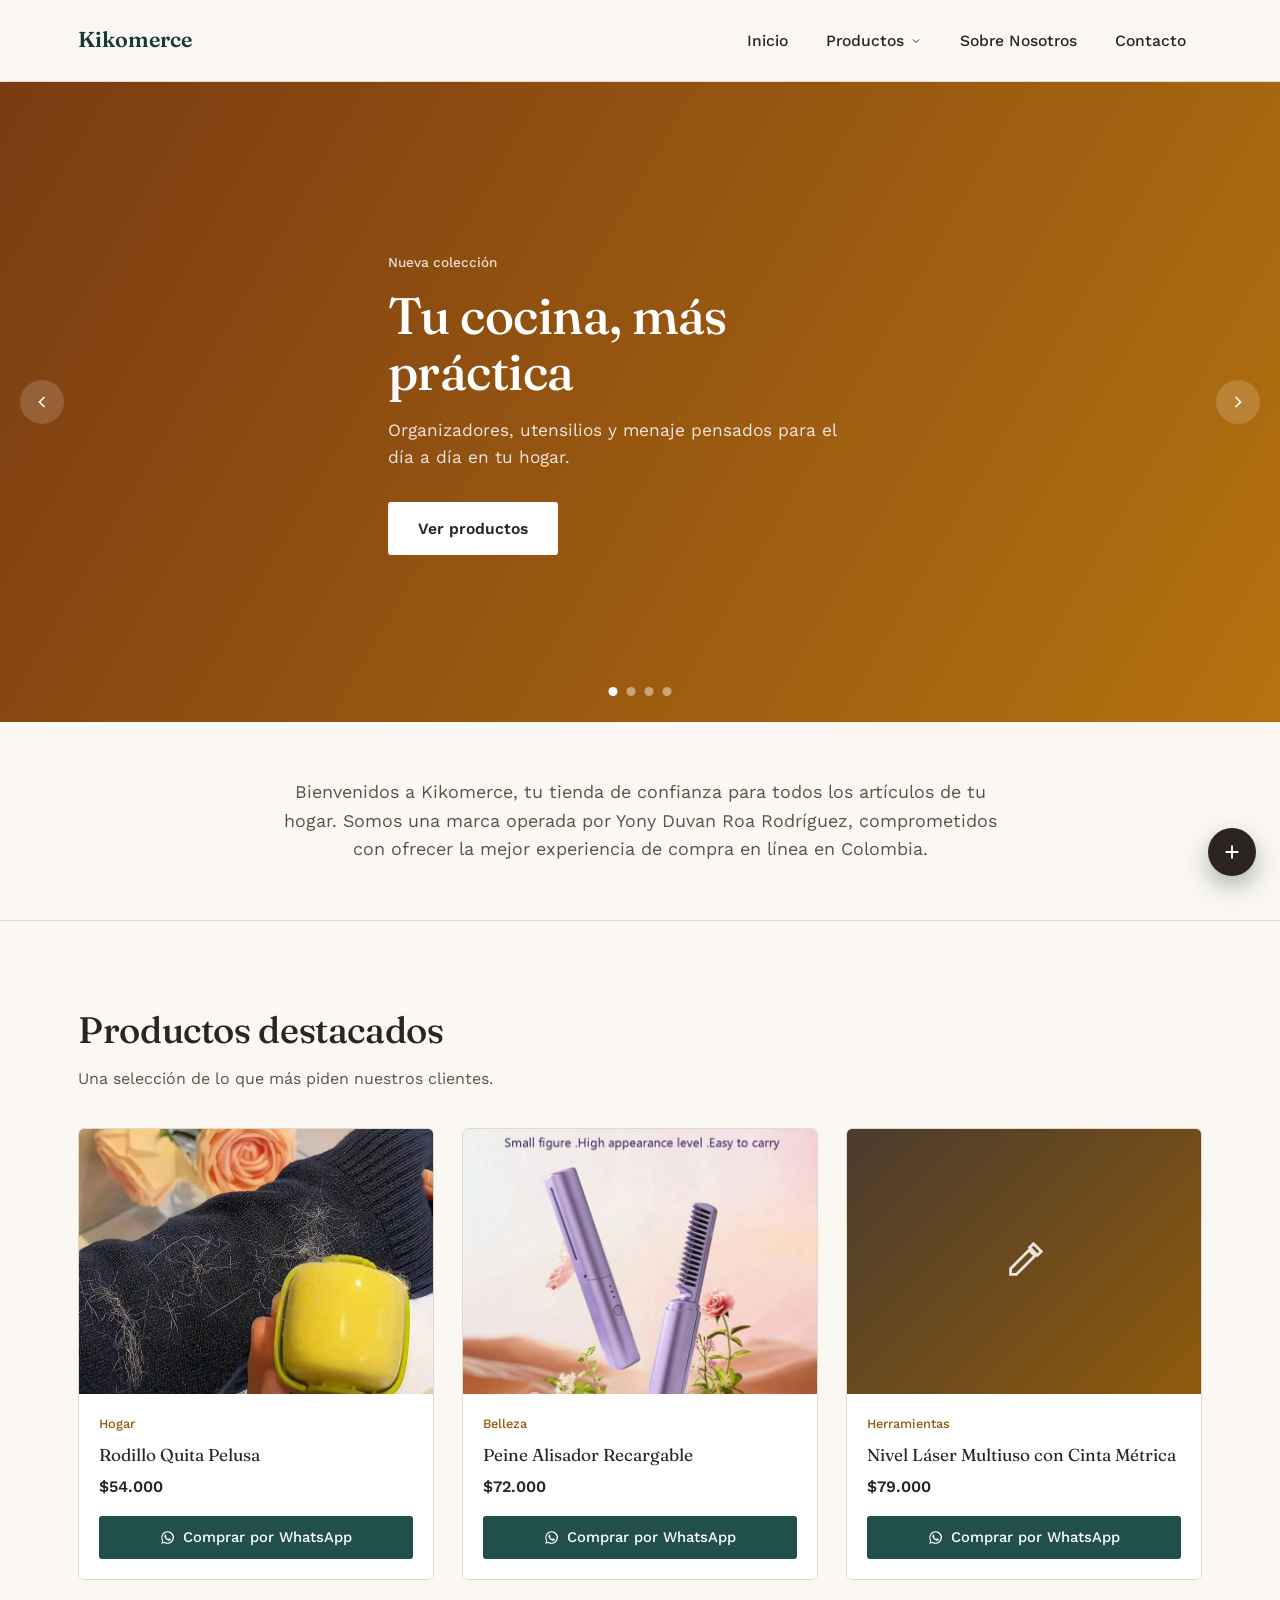
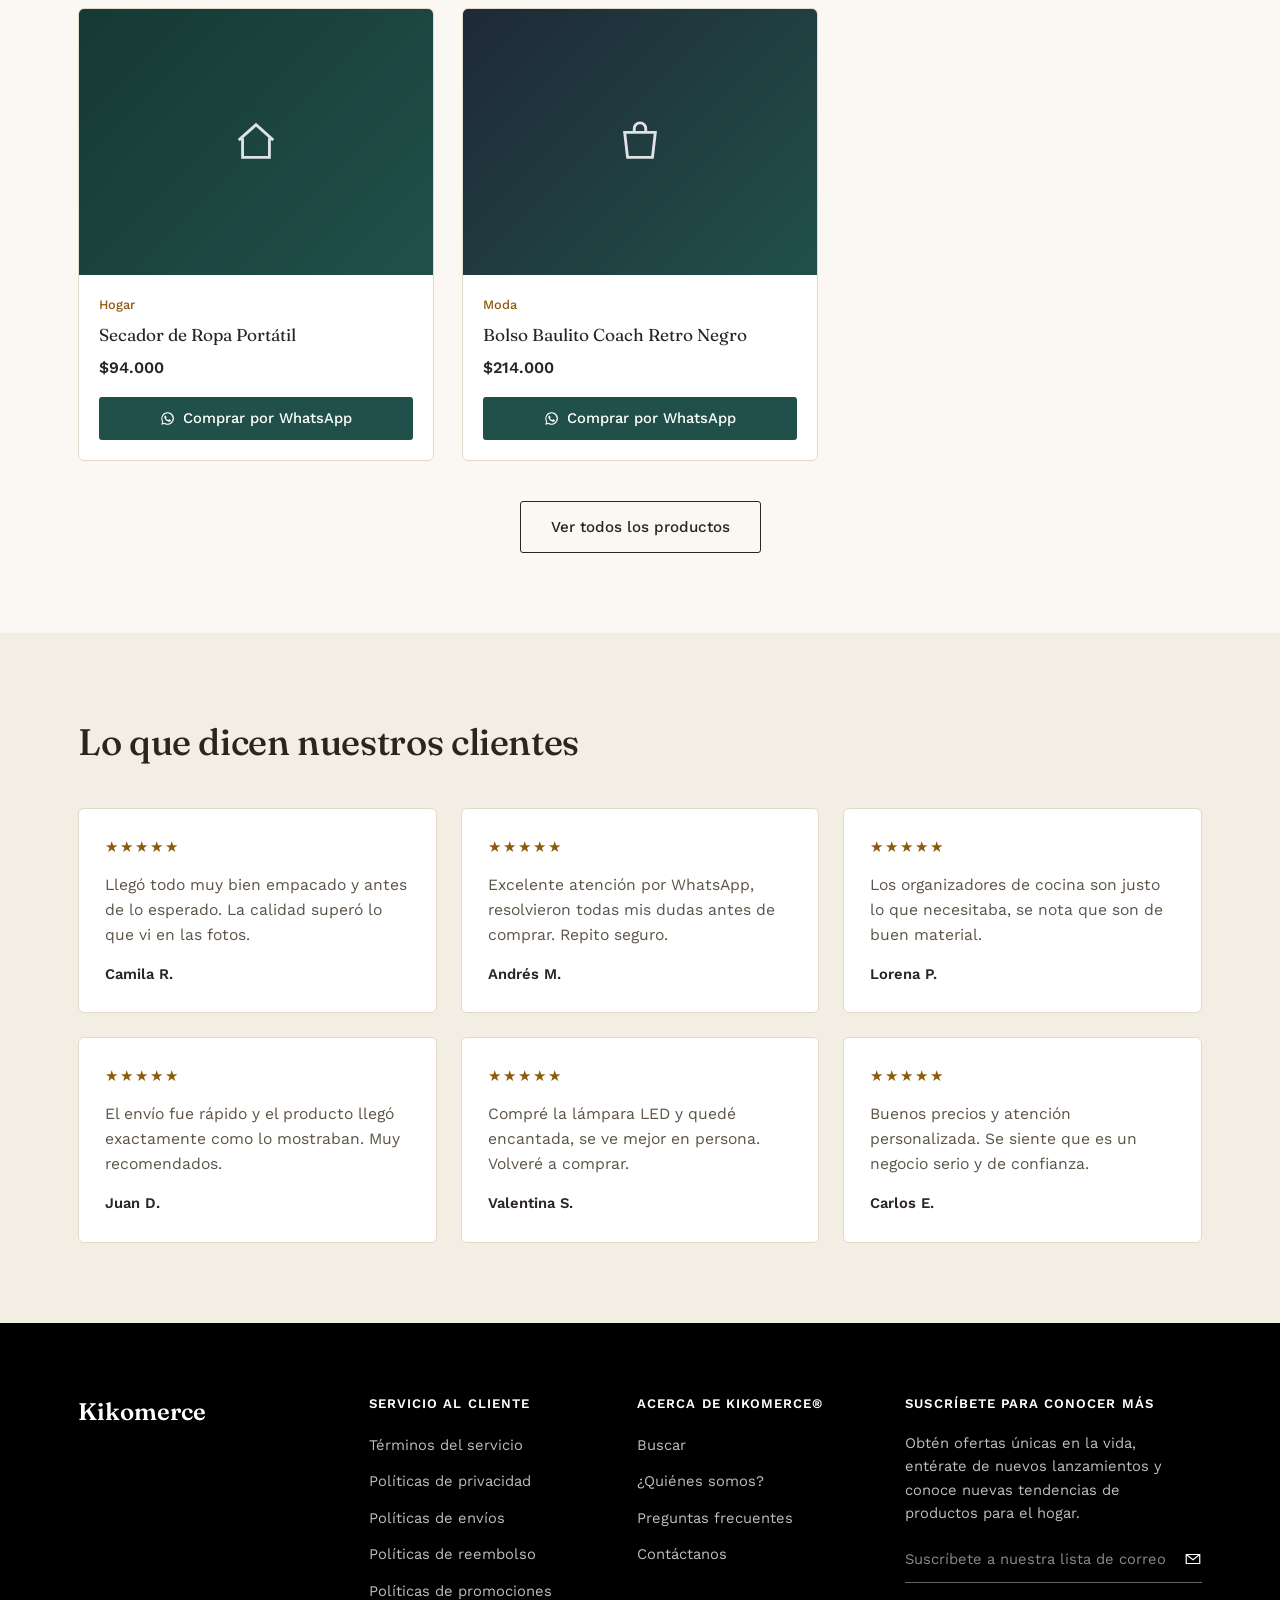
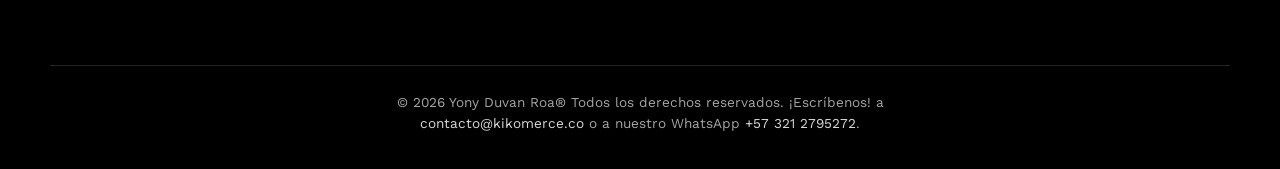
==== commit 70a1333a: "Update index.html Actualización 19.09.26- Y.R" ====
--- a/index.html
+++ b/index.html
@@ -108,7 +108,7 @@
     <div class="wrap">
       <p>
         Bienvenidos a Kikomerce, tu tienda de confianza para todos los artículos de tu hogar.
-        Somos una marca operada legalmente por Yony Duvan Roa Rodríguez, comprometidos con ofrecer
+        Somos una marca operada por Yony Duvan Roa Rodríguez, comprometidos con ofrecer
         la mejor experiencia de compra en línea en Colombia.
       </p>
     </div>
--- a/assets/css/style.css
+++ b/assets/css/style.css
@@ -752,6 +752,25 @@
   }
   .product-detail-thumb svg { width: 90px; height: 90px; color: rgba(255,255,255,0.85); }
 
+  .product-gallery-thumbs {
+    display: flex;
+    gap: 10px;
+    margin-top: 14px;
+  }
+  .gallery-thumb-btn {
+    width: 64px;
+    height: 64px;
+    border-radius: 6px;
+    overflow: hidden;
+    padding: 0;
+    border: 2px solid transparent;
+    opacity: 0.7;
+    flex-shrink: 0;
+  }
+  .gallery-thumb-btn img { width: 100%; height: 100%; object-fit: cover; display: block; }
+  .gallery-thumb-btn.active,
+  .gallery-thumb-btn:hover { opacity: 1; border-color: var(--teal); }
+
   .product-detail-info .product-cat {
     font-size: 0.85rem; color: var(--amber-deep); font-weight: 600; margin-bottom: 10px;
   }
